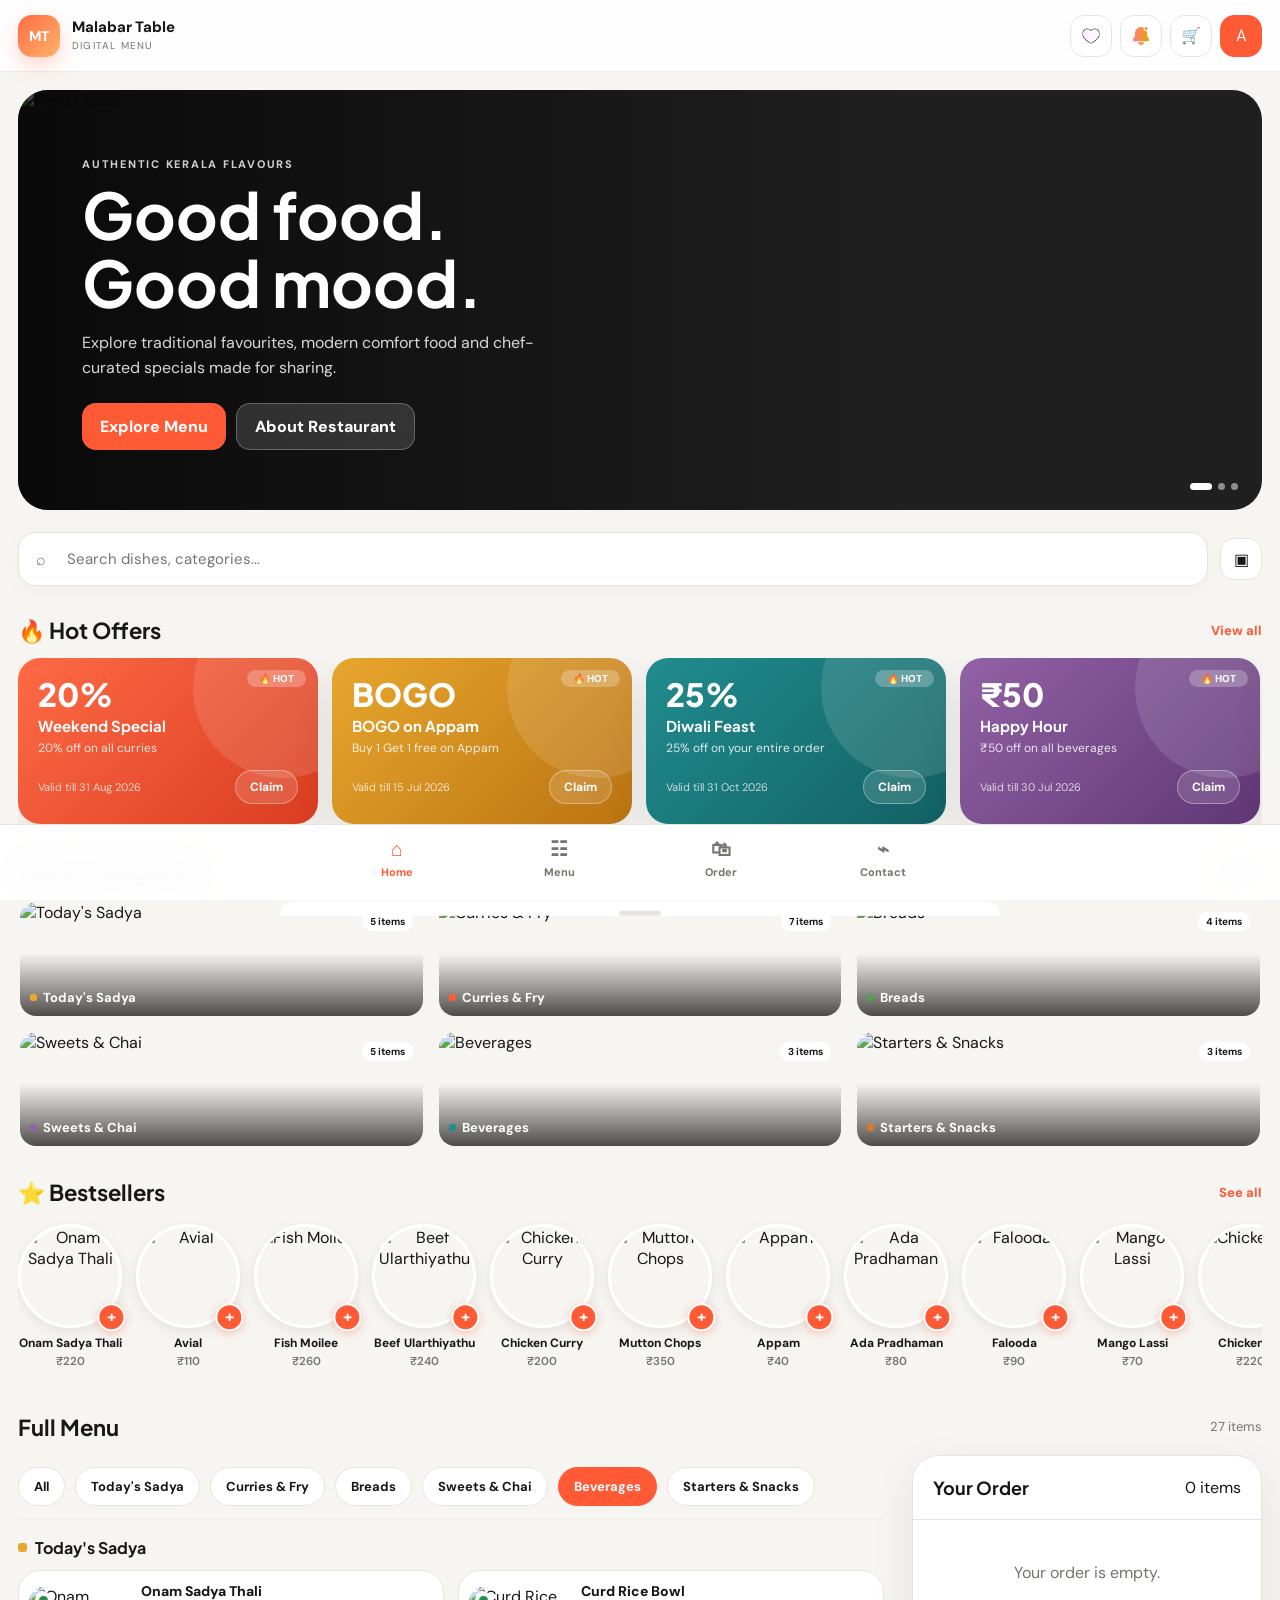
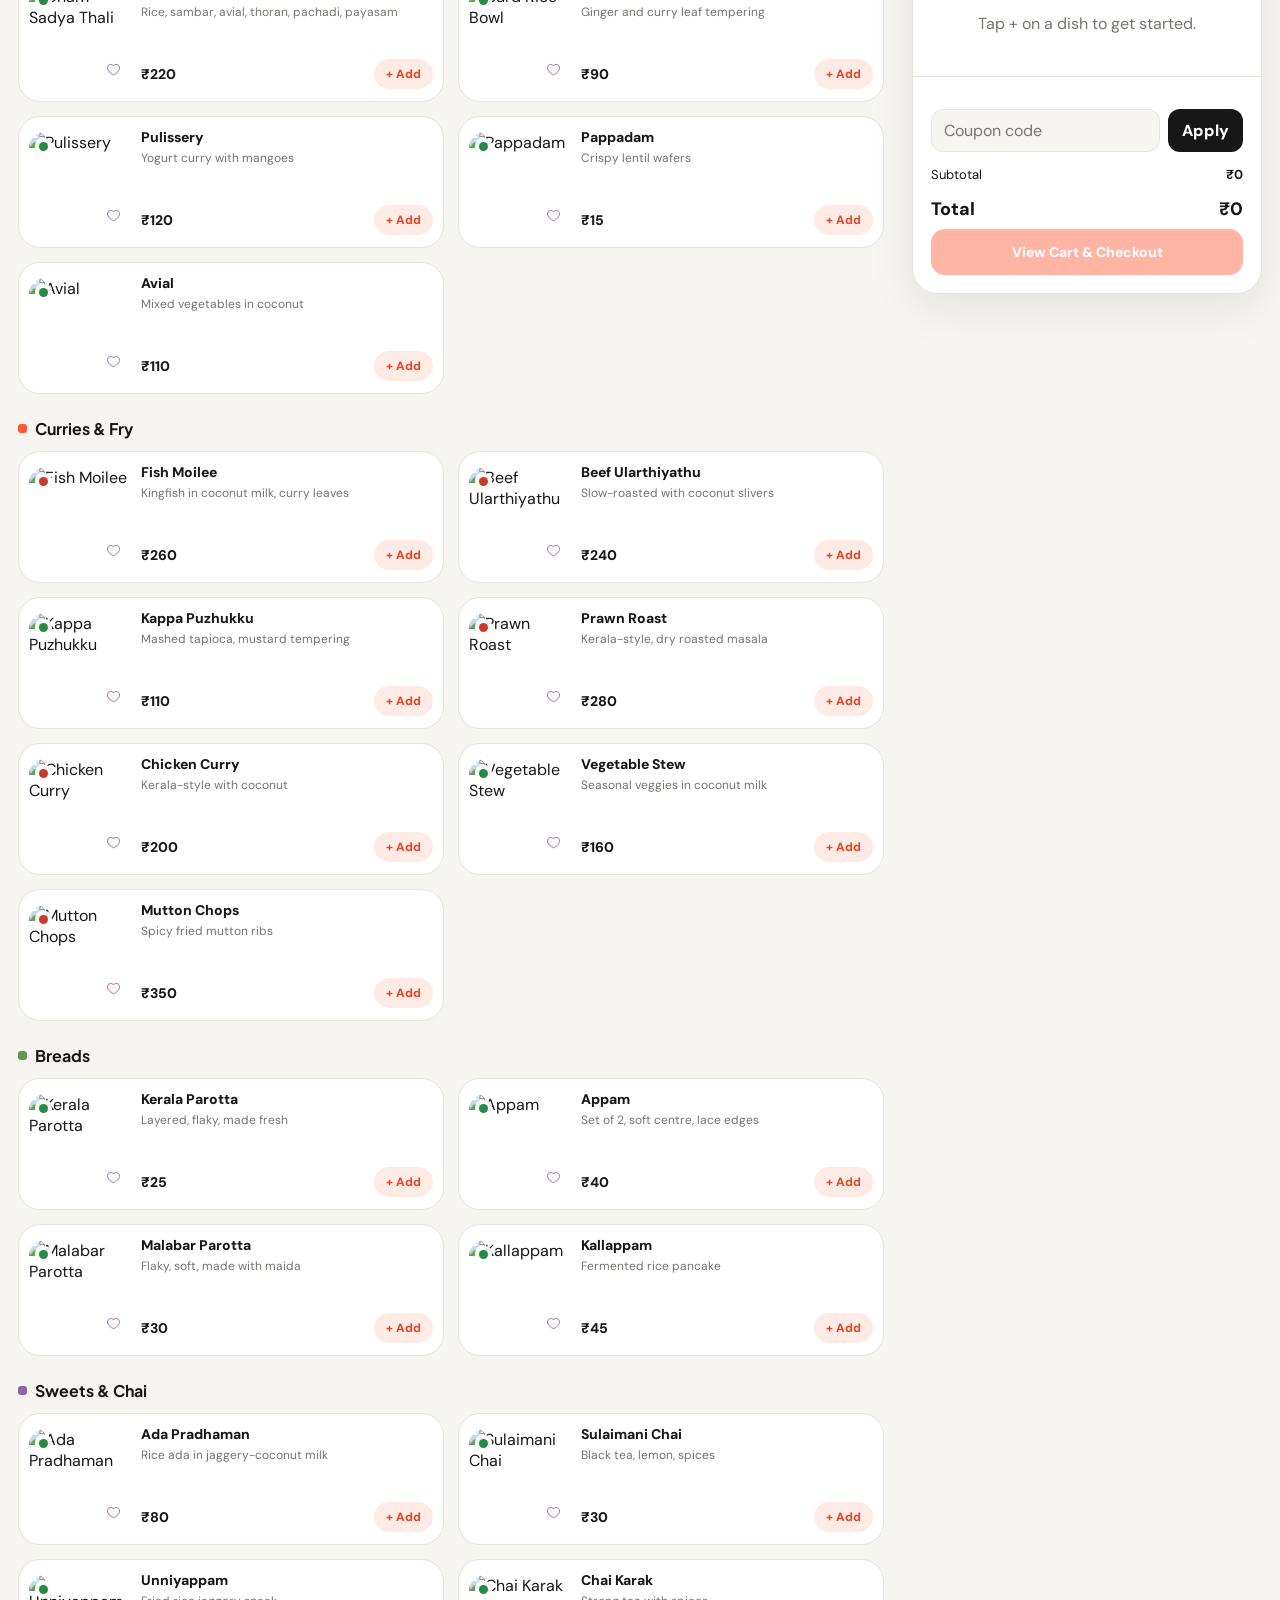
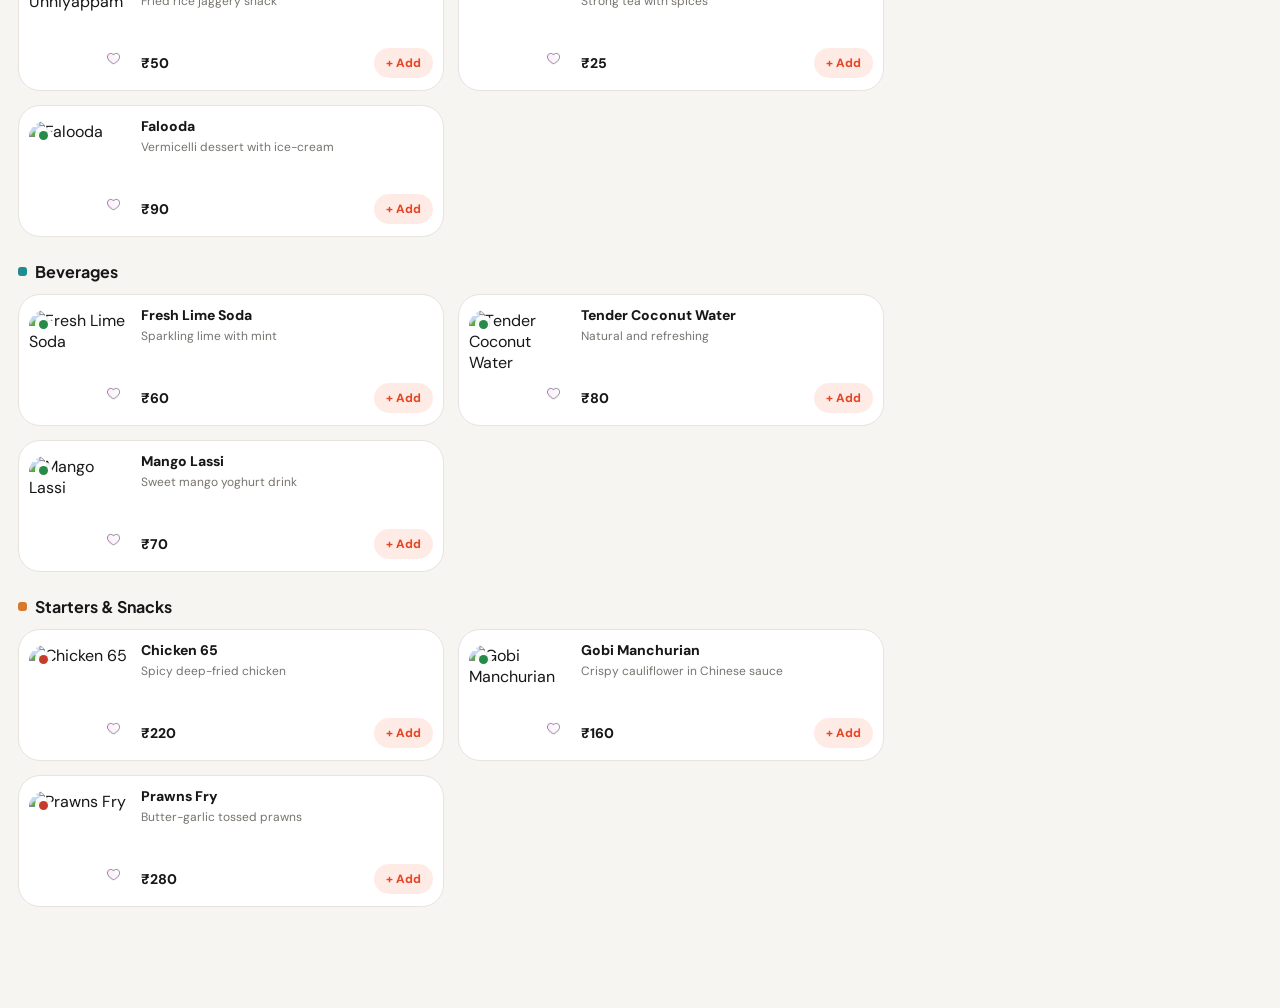
==== client_website_uat/index.html @ db1d0306 "Use image-based notification states Add empty and unread notification icons to the header notificati" ====
<!DOCTYPE html>
<html lang="en" data-theme="light">
<head>
  <meta charset="UTF-8">
  <meta name="viewport" content="width=device-width, initial-scale=1, viewport-fit=cover">
  <meta name="theme-color" content="#111111">
  <meta name="description" content="Malabar Table — Kerala digital menu. Order favourites, explore offers, and checkout via WhatsApp.">
  <title>Malabar Table - Modern Digital Menu</title>
  <link rel="preconnect" href="https://fonts.googleapis.com">
  <link rel="preconnect" href="https://fonts.gstatic.com" crossorigin>
  <link href="https://fonts.googleapis.com/css2?family=DM+Sans:wght@400;500;600;700&family=Plus+Jakarta+Sans:wght@600;700;800&display=swap" rel="stylesheet">
  <link rel="stylesheet" href="css/frcdm.css">

  <link rel="icon" href="assets/icons/favicon.svg" type="image/svg+xml">
  <link rel="apple-touch-icon" href="assets/icons/favicon.svg">
  <link rel="manifest" href="manifest.json">

</head>
<body>
  <div class="app">
    <header class="topbar">
      <div class="brand" onclick="openSheet('restaurant')">
        <div class="logo">MT</div>
        <div>
          <div class="brand-name" id="brandName">Malabar Table</div>
          <div class="brand-sub" id="brandSub">Digital Menu</div>
        </div>
      </div>
      <div class="actions">

        <!-- <button type="button" class="icon-btn hide-mobile" onclick="toggleLang()" aria-label="Language">🌍</button> -->

        <button type="button" class="icon-btn" id="favIcon" onclick="openSheet('favourites')" aria-label="Favourites">
          <img src="assets/icons/empty-favorite-icon.png" class="fav-icon fav-icon-header" alt="Favourites" width="20" height="20">
        </button>

        <button type="button" class="icon-btn hide-mobile" id="notifIcon" onclick="openSheet('notifications')" aria-label="Notifications">
          <img src="assets/icons/empty-notification-icon.png" class="notification-icon notification-icon-header" alt="Notifications" width="20" height="20">
        </button>
        <button type="button" class="icon-btn" onclick="openSheet('cart')" aria-label="Cart">🛒<span class="badge hidden" id="topBadge">0</span></button>
        <button type="button" class="icon-btn profile" onclick="openSheet('profile')" aria-label="Profile">A</button>
        
      </div>
    </header>

    <main class="content">
      <section class="hero" id="hero" aria-label="Featured dishes">
        <div class="hero-slide active">
          <img src="https://picsum.photos/seed/kerala-feast/1400/700" alt="Kerala feast">
          <div class="hero-copy">
            <div class="eyebrow">Authentic Kerala flavours</div>
            <h1>Good food.<br>Good mood.</h1>
            <p>Explore traditional favourites, modern comfort food and chef-curated specials made for sharing.</p>
            <div class="hero-actions">
              <button type="button" class="btn btn-primary" onclick="goToMenu()">Explore Menu</button>
              <button type="button" class="btn btn-ghost" onclick="openSheet('restaurant')">About Restaurant</button>
            </div>
          </div>
        </div>
        <div class="hero-slide">
          <img src="https://picsum.photos/seed/seafood-feast/1400/700" alt="Seafood feast">
          <div class="hero-copy">
            <div class="eyebrow">Fresh from the coast</div>
            <h1>Flavours worth<br>coming back for.</h1>
            <p>From Karimeen to prawns, discover our most-loved coastal specials.</p>
            <div class="hero-actions">
              <button type="button" class="btn btn-primary" onclick="goToMenu()">Order Now</button>
            </div>
          </div>
        </div>
        <div class="hero-slide">
          <img src="https://picsum.photos/seed/palada-dessert/1400/700" alt="Traditional dessert">
          <div class="hero-copy">
            <div class="eyebrow">Sweet tooth</div>
            <h1>End your meal<br>on a sweet note.</h1>
            <p>Traditional desserts, chai and handcrafted favourites.</p>
            <div class="hero-actions">
              <button type="button" class="btn btn-primary" onclick="scrollToCat('sweets')">View Sweets</button>
            </div>
          </div>
        </div>
        <div class="hero-dots">
          <button type="button" class="active" aria-label="Slide 1" onclick="showSlide(0)"></button>
          <button type="button" aria-label="Slide 2" onclick="showSlide(1)"></button>
          <button type="button" aria-label="Slide 3" onclick="showSlide(2)"></button>
        </div>
      </section>

      <div class="search-row">
        <div class="search">
          <span class="search-icon" aria-hidden="true">⌕</span>
          <input id="searchInput" type="search" placeholder="Search dishes, categories..." oninput="handleSearch(event)" autocomplete="off">
          <button type="button" class="clear" id="clearSearch" onclick="clearSearch()" aria-label="Clear search">×</button>
        </div>
        <button type="button" class="icon-btn" onclick="openSheet('qr')" aria-label="Scan QR">▣</button>
      </div>

      <section class="section">
        <div class="section-head">
          <h2>🔥 Hot Offers</h2>
          <span class="see" onclick="openSheet('offers')">View all</span>
        </div>
        <div class="offer-row" id="offersCarousel"></div>
      </section>

      <section class="section">
        <div class="section-head">
          <h2>Menu Categories</h2>
          <span class="see" onclick="openSheet('menuall')">See all</span>
        </div>
        <div class="bento" id="bentoGrid"></div>
      </section>

      <section class="section">
        <div class="section-head">
          <h2>⭐ Bestsellers</h2>
          <span class="see" onclick="openSheet('bestsellers')">See all</span>
        </div>
        <div class="bestseller-row" id="bestRow"></div>
      </section>

      <section class="section" id="menuSection">
        <div class="section-head">
          <h2>Full Menu</h2>
          <small id="resultCount"></small>
        </div>
        <div class="menu-layout">
          <div class="menu-main">
            <div class="category-nav-wrap">
              <nav class="category-nav" id="categoryNav" aria-label="Menu categories"></nav>
            </div>
            <div id="categorySections"></div>
          </div>
          <aside class="side-cart" aria-label="Your order">
            <div class="cart-head">
              <h3>Your Order</h3>
              <span id="cartCountLabel">0 items</span>
            </div>
            <div class="cart-body" id="desktopCart"></div>
            <div class="summary">
              <div class="coupon">
                <input id="desktopCoupon" placeholder="Coupon code" aria-label="Coupon code">
                <button type="button" onclick="applyCouponFrom('desktopCoupon')">Apply</button>
              </div>
              <div class="summary-row"><span>Subtotal</span><strong id="desktopSubtotal">₹0</strong></div>
              <div class="summary-row" id="desktopDiscountRow" style="display:none"><span>Discount</span><strong id="desktopDiscount">-₹0</strong></div>
              <div class="summary-row total"><span>Total</span><span id="desktopTotal">₹0</span></div>
              <button type="button" class="cta" id="desktopCheckout" onclick="openSheet('cart')" disabled>View Cart &amp; Checkout</button>
            </div>
          </aside>
        </div>
      </section>
    </main>

    <nav class="bottom-nav" aria-label="Main navigation">
      <button type="button" class="nav-item active" onclick="setNav(this);goHome()"><span class="nav-icon">⌂</span>Home</button>
      <button type="button" class="nav-item" onclick="setNav(this);goToMenu()"><span class="nav-icon">☷</span>Menu</button>
      <button type="button" class="nav-item" onclick="setNav(this);openSheet('cart')"><span class="nav-icon">🛍</span>Order<span class="badge hidden" id="tabBadge">0</span></button>
      <button type="button" class="nav-item" onclick="setNav(this);openSheet('contact')"><span class="nav-icon">⌁</span>Contact</button>
    </nav>
  </div>

  <div id="menuAnchor"></div>

  <div class="overlay" id="overlay" onclick="closeSheet()"></div>
  <div class="sheet" id="sheet" role="dialog" aria-modal="true">
    <div class="handle"></div>
    <div id="sheetContent" style="display:flex;flex-direction:column;height:100%;min-height:0;">

      <div id="cartView" style="display:none;">
        <div class="sheet-head"><h2>Your Order</h2><button type="button" class="close" onclick="closeSheet()">×</button></div>
        <div class="sheet-body" id="sheetCartLines"></div>
        <div class="sheet-foot">
          <div class="summary-row"><span>Subtotal</span><strong id="sheetSubtotal">₹0</strong></div>
          <div class="summary-row" id="sheetDiscountRow" style="display:none"><span>Discount</span><strong id="sheetDiscount">-₹0</strong></div>
          <div class="summary-row total"><span>Total</span><span id="sheetTotal">₹0</span></div>
          <button type="button" class="cta" id="checkoutBtn" onclick="showCheckout()" disabled>Continue to Checkout</button>
        </div>
      </div>

      <div id="checkoutView" style="display:none;">
        <div class="sheet-head"><h2>Checkout</h2><button type="button" class="close" onclick="openSheet('cart')">‹</button></div>
        <div class="sheet-body">
          <div class="fulfil-toggle">
            <button type="button" class="fulfil-opt active" id="optDelivery" onclick="setFulfil('delivery')">🛵 Delivery</button>
            <button type="button" class="fulfil-opt" id="optPickup" onclick="setFulfil('pickup')">🏪 Pickup</button>
          </div>
          <div class="form-field"><label for="custName">Your Name</label><input id="custName" placeholder="Enter your name"></div>
          <div class="form-field"><label for="custPhone">Phone</label><input id="custPhone" placeholder="98470 12345"></div>
          <div class="form-field" id="addressField"><label for="custAddress">Delivery Address</label><textarea id="custAddress" placeholder="House, street, landmark"></textarea></div>
          <div class="form-field" id="pickupTimeField" style="display:none">
            <label for="pickupTime">Pickup time</label>
            <div class="custom-select" data-custom-select="pickupTime">
              <input type="hidden" id="pickupTime" value="">
              <button type="button" class="custom-select-trigger" id="pickupTimeTrigger" onclick="toggleCustomSelect('pickupTime')" aria-expanded="false" aria-controls="pickupTimeMenu">
                <span id="pickupTimeLabel">Select a pickup time</span><span class="select-chevron" aria-hidden="true">⌄</span>
              </button>
              <div class="custom-select-menu" id="pickupTimeMenu" role="listbox">
                <button type="button" role="option" onclick="selectCustomOption('pickupTime', '15–30 min')">15–30 min</button>
                <button type="button" role="option" onclick="selectCustomOption('pickupTime', '30–45 min')">30–45 min</button>
                <button type="button" role="option" onclick="selectCustomOption('pickupTime', '45–60 min')">45–60 min</button>
              </div>
            </div>
          </div>
          <div class="form-field">
            <label for="couponInput">Coupon Code</label>
            <div class="coupon">
              <input id="couponInput" placeholder="Enter coupon">
              <button type="button" onclick="applyCouponFrom('couponInput')">Apply</button>
            </div>
            <div class="coupon-msg" id="couponMessage"></div>
          </div>
        </div>
        <div class="sheet-foot">
          <div class="summary-row"><span>Subtotal</span><span id="checkSubtotal">₹0</span></div>
          <div class="summary-row" id="checkDiscountRow" style="display:none"><span>Discount</span><span id="checkDiscountVal">-₹0</span></div>
          <div class="summary-row total"><span>Total</span><span id="checkoutTotal">₹0</span></div>
          <button type="button" class="cta" onclick="placeOrder()">Place Order</button>
        </div>
      </div>

      <div id="confirmView" style="display:none;">
        <div class="sheet-head"><span></span><button type="button" class="close" onclick="closeSheet()">×</button></div>
        <div class="sheet-body confirm-box">
          <div class="confirm-icon">✓</div>
          <h2>Order sent!</h2>
          <p>Confirm on WhatsApp so we can start cooking.</p>
          <div class="order-chip" id="orderNo">ORD-2607-0001</div>
          <a class="wa-cta" id="waLink" href="#" target="_blank" rel="noopener">Confirm on WhatsApp</a>
          <button type="button" class="cta" style="margin-top:12px;background:var(--success)" onclick="showTracking()">Track Order</button>
        </div>
      </div>

      <div id="trackView" style="display:none;">
        <div class="sheet-head"><h2>Order #<span id="trackOrderId">1234</span></h2><button type="button" class="close" onclick="closeSheet()">×</button></div>
        <div class="sheet-body">
          <div style="background:var(--surface-2);border-radius:16px;padding:20px;text-align:center;border:1px solid var(--line)">
            <div style="font-size:40px">⏳</div>
            <h3>Preparing your order</h3>
            <p style="color:var(--muted);font-size:14px">Estimated: 25–30 min</p>
            <div class="progress-steps">
              <div class="step done"><div class="circle">✓</div><span>Received</span></div>
              <div class="step active"><div class="circle">2</div><span>Preparing</span></div>
              <div class="step"><div class="circle">3</div><span>Ready</span></div>
              <div class="step"><div class="circle">4</div><span>Delivered</span></div>
            </div>
            <button type="button" class="cta" style="background:#25D366;margin-top:8px" onclick="showToast('Opening WhatsApp')">Track on WhatsApp</button>
            <button type="button" class="btn-outline" style="width:100%;margin-top:10px;color:var(--accent);border-color:var(--accent)" onclick="cancelOrder()">Cancel Order</button>
          </div>
          <div style="margin-top:16px;padding:14px;border:1px solid var(--line);border-radius:16px" id="trackSummary"></div>
        </div>
      </div>

      <div id="detailView" style="display:none;">
        <div class="sheet-head">
          <h2 id="detailTitle">Dish Details</h2>
          <button type="button" class="close" onclick="closeSheet()">×</button>
        </div>
        <div class="sheet-body">
          <div class="detail-img">
            <img id="detailImg" src="" alt="">
            <button type="button" class="favourite-toggle detail-fav" id="detailFavBtn" onclick="toggleFavourite(currentDetailItem?.id)" aria-label="Add to favourites">
              <img src="assets/icons/empty-favorite-icon.png" class="fav-icon fav-icon-toggle" alt="Add to favourites" width="20" height="20">
            </button>
          </div>
          <div class="detail-title" id="detailName"></div>
          <div class="detail-desc" id="detailDesc"></div>
          <div class="detail-price" id="detailPrice">₹0</div>
          <div class="variant-group">
            <span class="label">Size</span>
            <div class="variant-pills" id="variantPills">
              <span class="variant-pill active">Small</span>
              <span class="variant-pill">Medium</span>
              <span class="variant-pill">Large</span>
            </div>
          </div>
          <div class="variant-group">
            <span class="label">Add-ons</span>
            <label class="addon-item"><input type="checkbox"> Extra cheese (+₹30)</label>
            <label class="addon-item"><input type="checkbox"> Spicy level (+₹10)</label>
          </div>
          <div class="detail-actions">
            <div class="qty-inline">
              <button type="button" onclick="changeDetailQty(-1)">−</button>
              <span id="detailQty">1</span>
              <button type="button" onclick="changeDetailQty(1)">+</button>
            </div>
            <button type="button" class="cta" style="width:auto;padding:10px 24px" onclick="addDetailToCart()">Add to Cart</button>
          </div>
          <section class="reviews-section" id="productReviews" aria-label="Customer reviews"></section>
          <button type="button" class="btn-outline write-review-btn" onclick="openWriteReview()">✍️ Write a Review</button>
        </div>
      </div>

      <div id="favouritesView" style="display:none;">
        <div class="sheet-head"><h2>Favourites</h2><button type="button" class="close" onclick="closeSheet()">×</button></div>
        <div class="sheet-body" id="favList"></div>
      </div>

      <div id="notificationsView" style="display:none;">
        <div class="sheet-head"><h2>Notifications</h2><button type="button" class="close" onclick="closeSheet()">×</button></div>
        <div class="sheet-body" id="notifList"></div>
      </div>

      <div id="profileView" style="display:none;">
        <div class="sheet-head"><h2>My Profile</h2><button type="button" class="close" onclick="closeSheet()">×</button></div>
        <div class="sheet-body">
          <div class="profile-card">
            <div class="avatar">A</div>
            <div>
              <strong>Anjali Nair</strong>
              <div style="color:var(--muted);font-size:12px">anjali@email.com</div>
              <div style="margin-top:4px"><span class="tier-badge">Gold</span> <span style="font-size:12px;color:var(--muted)">240 pts</span></div>
            </div>
          </div>
          <div class="menu-row" onclick="openSheet('orders')"><div class="row-icon">📦</div><div class="row-main"><div class="row-title">My Orders</div><div class="row-sub">View previous orders</div></div><span>›</span></div>
          <div class="menu-row" onclick="openSheet('favourites')"><div class="row-icon"><img src="assets/icons/empty-favorite-icon.png" class="fav-icon fav-icon-row" alt="" width="18" height="18"></div><div class="row-main"><div class="row-title">Favourites</div><div class="row-sub">Saved dishes</div></div><span>›</span></div>
          <div class="menu-row" onclick="openSheet('addresses')"><div class="row-icon">📍</div><div class="row-main"><div class="row-title">Addresses</div><div class="row-sub">Delivery locations</div></div><span>›</span></div>
          <div class="menu-row" onclick="openSheet('payments')"><div class="row-icon">💳</div><div class="row-main"><div class="row-title">Payment Methods</div><div class="row-sub">Cards &amp; UPI</div></div><span>›</span></div>
          <div class="menu-row" onclick="openSheet('settings')"><div class="row-icon">⚙</div><div class="row-main"><div class="row-title">Settings</div><div class="row-sub">Theme and language</div></div><span>›</span></div>
          <div class="menu-row" onclick="openSheet('tableBooking')"><div class="row-icon">🪑</div><div class="row-main"><div class="row-title">Book a Table</div><div class="row-sub">Reserve your seat</div></div><span>›</span></div>
          <div class="menu-row" onclick="openSheet('contact')"><div class="row-icon">☎</div><div class="row-main"><div class="row-title">Contact</div><div class="row-sub">Call or message us</div></div><span>›</span></div>
          <div class="menu-row" style="color:var(--accent)" onclick="logoutProfile()"><div class="row-icon" style="color:var(--accent)">🚪</div><div class="row-main"><div class="row-title">Logout</div><div class="row-sub">Sign out of your profile</div></div><span>›</span></div>
        </div>
      </div>

      <div id="contactView" style="display:none;">
        <div class="sheet-head"><h2>Contact Us</h2><button type="button" class="close" onclick="closeSheet()">×</button></div>
        <div class="sheet-body">
          <div class="menu-row"><div class="row-icon">📞</div><div class="row-main"><div class="row-title">+91 98470 12345</div><div class="row-sub">Call restaurant</div></div></div>
          <div class="menu-row"><div class="row-icon">💬</div><div class="row-main"><div class="row-title">WhatsApp</div><div class="row-sub">Chat for quick support</div></div></div>
          <div class="menu-row"><div class="row-icon">📍</div><div class="row-main"><div class="row-title">123, Main Street, Kochi</div><div class="row-sub">Mon–Sat 10am–10pm · Sun 12pm–8pm</div></div></div>
          <div class="map-placeholder" onclick="showToast('Opening Google Maps')" role="button" tabindex="0">🗺️ Open in Google Maps</div>
          <div class="contact-form">
            <div class="form-field"><label for="contactName">Your name</label><input id="contactName" placeholder="Your name"></div>
            <div class="form-field"><label for="contactMessage">Message</label><textarea id="contactMessage" placeholder="Write your enquiry..."></textarea></div>
            <button type="button" class="cta" style="background:var(--success)" onclick="sendContactMessage()">Send Message</button>
          </div>
        </div>
      </div>

      <div id="qrView" style="display:none;">
        <div class="sheet-head"><h2>Scan &amp; Order</h2><button type="button" class="close" onclick="closeSheet()">×</button></div>
        <div class="sheet-body qr-landing">
          <div class="qr-icon">📱</div>
          <h2>Malabar Table</h2>
          <p>Table A-12 · Scan successful</p>
          <button type="button" class="cta" style="max-width:220px;margin:0 auto" onclick="closeSheet();goHome()">View Menu</button>
          <button type="button" class="cta" style="max-width:220px;margin:12px auto 0;background:var(--success)" onclick="openSheet('tableBooking')">Book a Table</button>
        </div>
      </div>

      <div id="ordersView" style="display:none;">
        <div class="sheet-head"><h2>My Orders</h2><button type="button" class="close" onclick="closeSheet()">×</button></div>
        <div class="sheet-body" id="ordersList"></div>
      </div>

      <div id="addressesView" style="display:none;">
        <div class="sheet-head"><h2>Addresses</h2><button type="button" class="close" onclick="closeSheet()">×</button></div>
        <div class="sheet-body" id="addressesList"></div>
      </div>

      <div id="paymentsView" style="display:none;">
        <div class="sheet-head"><h2>Payment Methods</h2><button type="button" class="close" onclick="closeSheet()">×</button></div>
        <div class="sheet-body" id="paymentsList"></div>
      </div>

      <div id="settingsView" style="display:none;">
        <div class="sheet-head"><h2>Settings</h2><button type="button" class="close" onclick="closeSheet()">×</button></div>
        <div class="sheet-body">
          <div class="menu-row" onclick="toggleDarkMode()">
            <div class="row-icon">🌙</div><div class="row-main"><div class="row-title">Dark mode</div></div>
            <div class="toggle-switch" id="darkToggle"></div>
          </div>
          <div class="menu-row">
            <div class="row-icon">🌐</div><div class="row-main"><div class="row-title">Language</div></div>
            <div class="custom-select compact" data-custom-select="langSelect">
              <input type="hidden" id="langSelect" value="en">
              <button type="button" class="custom-select-trigger" id="langSelectTrigger" onclick="toggleCustomSelect('langSelect')" aria-expanded="false" aria-controls="langSelectMenu">
                <span id="langSelectLabel">English</span><span class="select-chevron" aria-hidden="true">⌄</span>
              </button>
              <div class="custom-select-menu" id="langSelectMenu" role="listbox">
                <button type="button" role="option" onclick="selectCustomOption('langSelect', 'en', 'English')">English</button>
                <button type="button" role="option" onclick="selectCustomOption('langSelect', 'ml', 'മലയാളം')">മലയാളം</button>
              </div>
            </div>
          </div>
        </div>
      </div>

      <div id="restaurantView" style="display:none;">
        <div class="sheet-head"><h2>About Malabar Table</h2><button type="button" class="close" onclick="closeSheet()">×</button></div>
        <div class="sheet-body">
          <div class="showcase-cover">
            <img src="https://picsum.photos/seed/restaurant-cover/900/600" alt="Restaurant">
            <span class="badge-top">⭐ 4.8 (1.2k reviews)</span>
          </div>
          <h2 class="detail-title">Malabar Table</h2>
          <p class="detail-desc">Kerala Cuisine · Seafood · Traditional</p>
          <div class="showcase-rating"><span class="stars">★★★★★</span> 4.8 · 1,234 reviews</div>
          <p class="detail-desc"><strong>Our story</strong><br>Serving authentic Kerala flavours since 2015. From traditional sadya to coastal seafood, every dish is prepared with local spices and fresh ingredients.</p>
          <div class="showcase-highlights">
            <span class="chip">🍽️ Dine-in</span><span class="chip">🛵 Takeaway</span><span class="chip">📶 Free WiFi</span><span class="chip">🌿 Outdoor seating</span><span class="chip">♿ Wheelchair access</span>
          </div>
          <div class="showcase-details">
            <div class="row"><i>📞</i><span>+91 98470 12345</span></div>
            <div class="row"><i>📍</i><span>123, Main Street, Kochi, Kerala 682001</span></div>
            <div class="row"><i>🕐</i><span>Mon–Sat: 10am – 10pm · Sun: 12pm – 8pm</span></div>
            <div class="row"><i>🌐</i><span>www.malabartable.com</span></div>
          </div>
          <div class="showcase-actions">
            <button type="button" class="btn-outline" onclick="showToast('Calling restaurant')">📞 Call</button>
            <button type="button" class="btn-outline" onclick="showToast('Opening maps')">🗺️ Directions</button>
            <button type="button" class="btn btn-primary" onclick="showToast('Link copied')">📤 Share</button>
          </div>
        </div>
      </div>

      <div id="bestsellersView" style="display:none;">
        <div class="sheet-head"><h2>All Bestsellers</h2><button type="button" class="close" onclick="closeSheet()">×</button></div>
        <div class="sheet-body"><div class="bestseller-grid" id="bestsellerGrid"></div></div>
      </div>

      <div id="menuAllView" style="display:none;">
        <div class="sheet-head"><h2>Full Menu</h2><button type="button" class="close" onclick="closeSheet()">×</button></div>
        <div class="sheet-body" id="menuAllList"></div>
      </div>

      <div id="offersView" style="display:none;">
        <div class="sheet-head"><h2>All Offers</h2><button type="button" class="close" onclick="closeSheet()">×</button></div>
        <div class="sheet-body"><div class="offers-grid" id="offersAllGrid"></div></div>
      </div>

      <div id="tableBookingView" style="display:none;">
        <div class="sheet-head"><h2>Book a Table</h2><button type="button" class="close" onclick="closeSheet()">×</button></div>
        <div class="sheet-body">
          <div class="booking-summary hidden" id="bookingDetails" aria-live="polite"></div>
          <div class="booking-date-time">
            <div class="form-field"><label for="bookingDate">Date</label><input type="date" id="bookingDate"></div>
            <div class="form-field"><label for="bookingTime">Time</label><input type="time" id="bookingTime" value="19:30" min="10:00" max="22:00" step="900"></div>
          </div>
          <div class="form-field">
            <label for="bookingPeople">Guests</label>
            <div class="custom-select" data-custom-select="bookingPeople">
              <input type="hidden" id="bookingPeople" value="2">
              <button type="button" class="custom-select-trigger" id="bookingPeopleTrigger" onclick="toggleCustomSelect('bookingPeople')" aria-expanded="false" aria-controls="bookingPeopleMenu">
                <span id="bookingPeopleLabel">2</span><span class="select-chevron" aria-hidden="true">⌄</span>
              </button>
              <div class="custom-select-menu option-grid" id="bookingPeopleMenu" role="listbox">
                <button type="button" role="option" onclick="selectCustomOption('bookingPeople', '2')">2</button>
                <button type="button" role="option" onclick="selectCustomOption('bookingPeople', '4')">4</button>
                <button type="button" role="option" onclick="selectCustomOption('bookingPeople', '6')">6</button>
                <button type="button" role="option" onclick="selectCustomOption('bookingPeople', '8')">8</button>
              </div>
            </div>
          </div>
          <div class="form-field">
            <label>Select Table</label>
            <div class="table-legend" aria-label="Table availability legend">
              <span class="available">Available</span><span class="occupied">Occupied</span><span class="reserved">Reserved</span>
            </div>
            <div class="table-grid" id="tableSelectGrid"></div>
          </div>
          <div class="form-field"><label for="bookingRequests">Special Requests</label><textarea id="bookingRequests" placeholder="Any special occasion?"></textarea></div>
          <button type="button" class="cta" onclick="bookTable()">Hold Table for 5 Minutes</button>
        </div>
      </div>

      <div id="writeReviewView" style="display:none;">
        <div class="sheet-head"><h2>Write a Review</h2><button type="button" class="close" onclick="closeSheet()">×</button></div>
        <div class="sheet-body">
          <div class="form-field">
            <label>Rating</label>
            <div class="star-rating" id="reviewStars">
              <span class="star" data-val="1" onclick="rateReview(1)">★</span>
              <span class="star" data-val="2" onclick="rateReview(2)">★</span>
              <span class="star" data-val="3" onclick="rateReview(3)">★</span>
              <span class="star" data-val="4" onclick="rateReview(4)">★</span>
              <span class="star" data-val="5" onclick="rateReview(5)">★</span>
            </div>
          </div>
          <div class="form-field"><label for="reviewText">Review</label><textarea id="reviewText" placeholder="Share your experience"></textarea></div>
          <button type="button" class="cta" onclick="submitReview()">Submit Review</button>
        </div>
      </div>

    </div>
  </div>

  <div class="toast" id="toast" role="status" aria-live="polite"></div>
  <script src="js/frcdm.js"></script>
</body>
</html>
---- client_website_uat/css/frcdm.css ----
:root {
  --accent: #ff5a36;
  --accent-2: #e74625;
  --ink: #171717;
  --muted: #77736e;
  --bg: #f6f5f2;
  --surface: #fff;
  --surface-2: #f0efeb;
  --line: #e7e4de;
  --success: #2e8b57;
  --warning: #e0a21a;
  --shadow: 0 16px 45px rgba(24, 20, 16, 0.08);
  --radius: 24px;
  --header: 72px;
  --cat-nav: 64px;
  --menu-scroll-offset: calc(var(--header) + var(--cat-nav) + 14px);
  --nav: 76px;
  --wrap: 1244px;
}
[data-theme="dark"] {
  --ink: #f7f5f2;
  --muted: #aaa39b;
  --bg: #11110f;
  --surface: #1c1b18;
  --surface-2: #292722;
  --line: #38342f;
  --shadow: 0 18px 45px rgba(0, 0, 0, 0.35);
  color-scheme: dark;
}
*, *::before, *::after { box-sizing: border-box; }
html { scroll-behavior: smooth; }
body {
  margin: 0;
  background: var(--bg);
  color: var(--ink);
  font-family: "DM Sans", sans-serif;
  padding-bottom: calc(var(--nav) + env(safe-area-inset-bottom));
  transition: background 0.25s, color 0.25s;
  -webkit-font-smoothing: antialiased;
}
body.no-scroll { overflow: hidden; }
button, input, select, textarea { font: inherit; }
button { cursor: pointer; }
h1, h2, h3, .heading { font-family: "Plus Jakarta Sans", sans-serif; margin: 0; }
button:focus-visible, input:focus-visible, select:focus-visible, textarea:focus-visible {
  outline: 3px solid rgba(255, 90, 54, 0.3);
  outline-offset: 2px;
}
.hidden { display: none !important; }

.app { max-width: 1280px; margin: 0 auto; }

/* Top bar */
.topbar {
  height: var(--header);
  position: sticky;
  top: 0;
  z-index: 40;
  display: flex;
  align-items: center;
  justify-content: space-between;
  padding: 12px 18px;
  background: color-mix(in srgb, var(--surface) 90%, transparent);
  backdrop-filter: blur(18px);
  border-bottom: 1px solid color-mix(in srgb, var(--line) 70%, transparent);
}
.brand { display: flex; align-items: center; gap: 12px; cursor: pointer; }
.logo {
  width: 42px; height: 42px; border-radius: 14px;
  background: linear-gradient(135deg, #ff6b45, #ffb36a);
  display: grid; place-items: center; color: #fff; font-weight: 800;
  box-shadow: 0 8px 20px rgba(255, 90, 54, 0.25); font-size: 14px;
}
.brand-name { font-weight: 800; font-size: 15px; line-height: 1.1; }
.brand-sub { font-size: 10px; color: var(--muted); letter-spacing: 0.12em; text-transform: uppercase; margin-top: 3px; }
.actions { display: flex; gap: 8px; align-items: center; }
.icon-btn {
  width: 42px; height: 42px; border: 1px solid var(--line); border-radius: 14px;
  background: var(--surface); color: var(--ink); display: grid; place-items: center;
  position: relative; font-size: 16px; transition: background 0.2s;
}
.icon-btn:hover { background: var(--surface-2); }
.icon-btn.profile { background: var(--accent); color: #fff; border-color: var(--accent); }
.badge {
  position: absolute; right: -4px; top: -5px; background: var(--accent); color: #fff;
  border: 2px solid var(--surface); border-radius: 999px; min-width: 19px; height: 19px;
  padding: 0 5px; font-size: 10px; display: grid; place-items: center; font-weight: 800;
}
.dot {
  position: absolute; top: 8px; right: 9px; width: 7px; height: 7px;
  border-radius: 50%; background: var(--accent); border: 1.5px solid var(--surface);
}

.content { padding: 0 18px; max-width: 1280px; margin: 0 auto; }

/* Hero */
.hero {
  margin: 18px auto 0; max-width: var(--wrap); height: clamp(280px, 42vw, 420px);
  border-radius: 30px; overflow: hidden; position: relative; background: #222;
}
.hero-slide { display: none; position: absolute; inset: 0; }
.hero-slide.active { display: block; }
.hero-slide img { width: 100%; height: 100%; object-fit: cover; display: block; }
.hero::after {
  content: ""; position: absolute; inset: 0;
  background: linear-gradient(90deg, rgba(0, 0, 0, 0.72), rgba(0, 0, 0, 0.08) 72%);
  pointer-events: none;
}
.hero-copy {
  position: absolute; z-index: 2; left: clamp(22px, 5vw, 72px);
  bottom: clamp(26px, 5vw, 60px); max-width: 580px; color: #fff;
}
.eyebrow { font-size: 11px; letter-spacing: 0.16em; text-transform: uppercase; font-weight: 800; opacity: 0.8; }
.hero h1 { font-size: clamp(30px, 5vw, 64px); line-height: 1.05; margin: 10px 0 14px; }
.hero p { max-width: 480px; line-height: 1.6; opacity: 0.84; margin: 0 0 22px; }
.hero-actions { display: flex; gap: 10px; flex-wrap: wrap; }
.btn { border: 0; border-radius: 14px; padding: 12px 18px; font-weight: 800; transition: 0.2s; }
.btn-primary { background: var(--accent); color: #fff; }
.btn-primary:hover { background: var(--accent-2); transform: translateY(-1px); }
.btn-ghost { background: rgba(255, 255, 255, 0.14); color: #fff; border: 1px solid rgba(255, 255, 255, 0.25); backdrop-filter: blur(10px); }
.hero-dots { position: absolute; z-index: 3; bottom: 20px; right: 24px; display: flex; gap: 6px; }
.hero-dots button { width: 7px; height: 7px; border: 0; border-radius: 99px; background: rgba(255, 255, 255, 0.5); padding: 0; cursor: pointer; }
.hero-dots button.active { width: 22px; background: #fff; }

/* Search */
.search-row { display: flex; gap: 12px; align-items: center; margin: 22px auto 0; max-width: var(--wrap); }
.search { flex: 1; position: relative; min-width: 0; }
.search input {
  width: 100%; height: 54px; border: 1px solid var(--line); background: var(--surface);
  border-radius: 18px; padding: 0 48px; color: var(--ink); font-size: 15px;
  box-shadow: 0 5px 20px rgba(0, 0, 0, 0.03);
}
.search-icon { position: absolute; left: 18px; top: 50%; transform: translateY(-50%); color: var(--muted); }
.clear {
  position: absolute; right: 12px; top: 50%; transform: translateY(-50%);
  border: 0; background: transparent; color: var(--muted); font-size: 20px; display: none;
}

/* Sections */
.section { max-width: var(--wrap); margin: 30px auto 0; }
.section-head { display: flex; justify-content: space-between; align-items: center; margin-bottom: 14px; gap: 12px; }
.section-head h2 { font-size: 22px; }
.section-head small { color: var(--muted); font-size: 13px; }
.see { color: var(--accent); font-weight: 800; font-size: 13px; cursor: pointer; white-space: nowrap; }

/* Offers */
.offer-row {
  display: flex; gap: 14px; overflow-x: auto; scrollbar-width: none; padding-bottom: 4px;
  -webkit-overflow-scrolling: touch; overscroll-behavior-x: contain; touch-action: pan-x; scroll-snap-type: x proximity;
}
.offer-row::-webkit-scrollbar { display: none; }
.offer {
  flex: 0 0 300px; min-height: 150px; border-radius: 22px; padding: 20px; color: #fff;
  position: relative; overflow: hidden; box-shadow: var(--shadow); scroll-snap-align: start;
}
.offer::after {
  content: ""; position: absolute; width: 180px; height: 180px; border-radius: 50%;
  right: -55px; top: -60px; background: rgba(255, 255, 255, 0.12);
}
.offer .hot-badge {
  position: absolute; top: 12px; right: 12px; background: rgba(255, 255, 255, 0.25);
  backdrop-filter: blur(4px); padding: 2px 12px; border-radius: 30px;
  font-size: 10px; font-weight: 800; text-transform: uppercase;
}
.offer .discount { font-size: 32px; font-family: "Plus Jakarta Sans"; font-weight: 800; line-height: 1; }
.offer h3 { font-size: 15px; margin-top: 6px; }
.offer p { font-size: 12px; opacity: 0.85; margin: 5px 0 0; }
.offer-foot { display: flex; align-items: center; justify-content: space-between; margin-top: 14px; gap: 8px; }
.offer-foot .valid { font-size: 11px; opacity: 0.75; }
.offer button {
  border: 1px solid rgba(255, 255, 255, 0.35); background: rgba(255, 255, 255, 0.14);
  color: #fff; border-radius: 999px; padding: 8px 14px; font-size: 12px; font-weight: 800; white-space: nowrap;
}
.offer:nth-child(5n+1) { background: linear-gradient(135deg, #ff6a45, #d83d20); }
.offer:nth-child(5n+2) { background: linear-gradient(135deg, #e8a72e, #bb7311); }
.offer:nth-child(5n+3) { background: linear-gradient(135deg, #218c8e, #126164); }
.offer:nth-child(5n+4) { background: linear-gradient(135deg, #9162a5, #603675); }
.offer:nth-child(5n+5) { background: linear-gradient(135deg, #679b56, #376d2d); }
.offers-grid { display: grid; grid-template-columns: repeat(2, minmax(0, 1fr)); gap: 14px; }
.offers-grid .offer { flex: none; min-width: 0; min-height: 130px; }

/* Bento categories — 2 columns on mobile/tablet, 3 on large desktop */
.bento { display: grid; grid-template-columns: repeat(2, minmax(0, 1fr)); gap: 12px; }
.bento-tile {
  position: relative; border-radius: 18px; overflow: hidden; height: 118px; cursor: pointer;
  border: 2px solid transparent; transition: border-color 0.2s, transform 0.2s;
}
.bento-tile:hover { transform: translateY(-2px); }
.bento-tile img { width: 100%; height: 100%; object-fit: cover; display: block; }
.bento-scrim { position: absolute; inset: 0; background: linear-gradient(180deg, transparent 45%, rgba(15, 10, 8, 0.72) 100%); }
.bento-chip {
  position: absolute; left: 10px; bottom: 10px; color: #fff; font-weight: 700; font-size: 13px;
  display: flex; align-items: center; gap: 6px;
}
.bento-chip .swatch { width: 7px; height: 7px; border-radius: 2px; }
.bento-count {
  position: absolute; top: 10px; right: 10px; background: var(--surface);
  color: var(--ink); font-size: 10px; font-weight: 700; padding: 3px 8px; border-radius: 10px;
}

/* Bestsellers — circular cards with floating add button (V1 C pattern) */
.bestseller-row {
  display: flex; gap: 14px; overflow-x: auto; scrollbar-width: none;
  padding: 4px 4px 14px; -webkit-overflow-scrolling: touch;
  scroll-snap-type: x proximity;
}
.bestseller-row::-webkit-scrollbar { display: none; }
.best-card {
  flex: 0 0 auto; width: 104px; text-align: center; cursor: pointer;
  scroll-snap-align: start;
}
.best-photo-wrap {
  position: relative;
  width: 104px;
  height: 104px;
  margin: 0 auto;
}
.best-photo {
  width: 100%; height: 100%; border-radius: 50%; overflow: hidden;
  border: 3px solid var(--surface);
  box-shadow: 0 4px 14px rgba(0, 0, 0, 0.08);
}
.best-photo img { width: 100%; height: 100%; object-fit: cover; display: block; }
.best-add {
  position: absolute; bottom: 0; right: 0; width: 28px; height: 28px; border-radius: 50%;
  background: var(--accent); color: #fff; border: 2px solid var(--surface); font-size: 16px;
  display: flex; align-items: center; justify-content: center; font-weight: 700; line-height: 1;
  padding: 0; z-index: 3; box-shadow: 0 2px 8px rgba(255, 90, 54, 0.35); cursor: pointer;
  transform: translate(12%, 12%);
}
.best-name {
  font-size: 12px; font-weight: 700; margin-top: 8px; line-height: 1.3;
  display: -webkit-box; -webkit-line-clamp: 2; -webkit-box-orient: vertical; overflow: hidden;
}
.best-price { font-size: 11.5px; color: var(--muted); margin-top: 2px; font-weight: 600; }
.bestseller-grid {
  display: grid; grid-template-columns: repeat(3, minmax(0, 1fr)); gap: 16px; padding: 6px 0;
}
.bestseller-grid .best-item { text-align: center; cursor: pointer; }
.bestseller-grid .best-photo-wrap {
  position: relative; width: 100%; max-width: 120px; height: auto; aspect-ratio: 1; margin: 0 auto;
}
.bestseller-grid .best-photo {
  width: 100%; height: 100%; border-radius: 50%; overflow: hidden;
  border: 3px solid var(--surface); box-shadow: 0 4px 14px rgba(0, 0, 0, 0.08);
}
.bestseller-grid .best-photo img { width: 100%; height: 100%; object-fit: cover; display: block; }
.bestseller-grid .best-add {
  position: absolute; bottom: 0; right: 0; transform: translate(12%, 12%);
}
.bestseller-grid .best-item .best-name { margin-top: 6px; }
.bestseller-grid .best-item .best-price { margin-top: 1px; }

/* Category nav — sticky wrapper + inner scroll row (fixes iOS mWeb horizontal swipe) */
.menu-main { min-width: 0; }
.category-nav-wrap {
  position: sticky;
  top: var(--header);
  z-index: 20;
  margin: 0 0 18px;
  background: color-mix(in srgb, var(--bg) 92%, transparent);
  backdrop-filter: blur(14px);
  -webkit-backdrop-filter: blur(14px);
  border-bottom: 1px solid color-mix(in srgb, var(--line) 55%, transparent);
}
.category-nav {
  display: flex;
  flex-wrap: nowrap;
  align-items: center;
  gap: 10px;
  overflow-x: auto;
  overflow-y: hidden;
  scrollbar-width: none;
  -webkit-overflow-scrolling: touch;
  overscroll-behavior-x: contain;
  touch-action: pan-x;
  scroll-snap-type: x proximity;
  scroll-padding-inline: 12px;
  padding: 12px 0;
  max-width: 100%;
}
.category-nav::-webkit-scrollbar { display: none; }
.cat-pill {
  flex: 0 0 auto;
  border: 1px solid var(--line); background: var(--surface); color: var(--ink);
  border-radius: 999px; padding: 10px 15px; white-space: nowrap; font-weight: 700; font-size: 13px;
  cursor: pointer; transition: 0.2s; scroll-snap-align: start;
}
.cat-pill.active { background: var(--accent); color: #fff; border-color: var(--accent); }

/* Menu layout */
.menu-layout { display: grid; grid-template-columns: minmax(0, 1fr) 350px; gap: 28px; align-items: start; }
.category-section { scroll-margin-top: var(--menu-scroll-offset); }
.category-label {
  display: flex; align-items: center; gap: 8px; margin: 8px 0 12px;
  scroll-margin-top: var(--menu-scroll-offset);
}
.category-label .swatch { width: 9px; height: 9px; border-radius: 3px; }
.category-label h3 { font-size: 16px; }
.item-grid { display: grid; grid-template-columns: repeat(2, minmax(0, 1fr)); gap: 14px; margin-bottom: 24px; }
.item-card {
  background: var(--surface); border: 1px solid var(--line); border-radius: 22px; padding: 10px;
  display: flex; gap: 12px; min-height: 132px; transition: 0.2s; cursor: pointer; align-items: stretch;
}
.item-card:hover { transform: translateY(-3px); box-shadow: var(--shadow); }
.item-photo { width: 100px; height: 100px; border-radius: 16px; overflow: hidden; position: relative; flex: 0 0 100px; align-self: center; }
.item-photo > img { width: 100%; height: 100%; object-fit: cover; }
.veg {
  position: absolute; left: 6px; top: 6px; background: rgba(255, 255, 255, 0.92);
  border-radius: 7px; padding: 4px;
}
.veg i { display: block; width: 9px; height: 9px; border-radius: 50%; background: #278a47; }
.veg.nonveg i { background: #c63c2c; }
.fav-mini {
  position: absolute; bottom: 6px; right: 6px; width: 20px; height: 20px; border-radius: 50%;
  background: transparent; border: none; display: flex; align-items: center; justify-content: center;
  padding: 0; cursor: pointer; line-height: 0;
}
.item-body {
  flex: 1 1 auto; min-width: 0; width: 100%;
  display: flex; flex-direction: column; gap: 4px; padding: 2px 0;
}
.item-name { font-weight: 800; font-size: 14px; line-height: 1.25; }
.item-desc {
  font-size: 12px; color: var(--muted); line-height: 1.45; margin-top: 0;
  display: -webkit-box; -webkit-line-clamp: 2; -webkit-box-orient: vertical; overflow: hidden;
  flex: 1 1 auto;
}
.item-bottom {
  display: grid;
  grid-template-columns: minmax(0, 1fr) auto;
  align-items: center;
  column-gap: 10px;
  width: 100%;
  margin-top: auto;
  padding-top: 8px;
}
.item-bottom .price { justify-self: start; text-align: left; }
.item-bottom .add-pill,
.item-bottom .qty { justify-self: end; margin-left: 0; }
.price { font-weight: 800; font-size: 14px; }
.add-pill {
  border: 0; background: rgba(255, 90, 54, 0.12); color: var(--accent-2);
  border-radius: 999px; padding: 7px 12px; font-weight: 800; font-size: 12px; white-space: nowrap;
  justify-self: end;
}
.item-bottom .qty { justify-self: end; white-space: nowrap; }
.add { border: 0; background: var(--accent); color: #fff; width: 36px; height: 36px; border-radius: 12px; font-size: 20px; }
.qty { display: flex; align-items: center; gap: 8px; background: var(--surface-2); border-radius: 12px; padding: 4px; }
.qty button { border: 0; width: 28px; height: 28px; border-radius: 9px; background: var(--surface); color: var(--ink); font-weight: 800; }
.qty span { min-width: 16px; text-align: center; font-weight: 800; }
.no-results { text-align: center; padding: 50px 20px; color: var(--muted); grid-column: 1 / -1; }

/* Side cart */
.side-cart {
  position: sticky; top: calc(var(--header) + 20px); align-self: start;
  background: var(--surface); border: 1px solid var(--line); border-radius: 26px;
  box-shadow: var(--shadow); overflow: hidden;
}
.cart-head { padding: 20px; border-bottom: 1px solid var(--line); display: flex; justify-content: space-between; align-items: center; }
.cart-head h3 { font-size: 18px; }
.cart-body { padding: 0 18px; max-height: 360px; overflow-y: auto; }
.cart-empty { text-align: center; color: var(--muted); padding: 40px 10px; line-height: 1.6; }
.cart-line { display: flex; gap: 10px; align-items: center; padding: 14px 0; border-bottom: 1px solid var(--line); }
.cart-line img { width: 52px; height: 52px; border-radius: 12px; object-fit: cover; flex-shrink: 0; }
.cart-info { flex: 1; min-width: 0; }
.cart-name { font-weight: 800; font-size: 13px; }
.cart-price { font-size: 12px; color: var(--muted); margin-top: 3px; }
.cart-total { font-weight: 800; font-size: 13px; white-space: nowrap; }
.summary { padding: 18px; border-top: 1px solid var(--line); }
.summary-row { display: flex; justify-content: space-between; margin: 8px 0; font-size: 13px; }
.summary-row.total { font-size: 18px; font-weight: 800; margin-top: 14px; }
.coupon { display: flex; gap: 8px; margin: 14px 0; }
.coupon input { flex: 1; min-width: 0; border: 1px solid var(--line); background: var(--bg); border-radius: 12px; padding: 10px 12px; color: var(--ink); }
.coupon button { border: 0; background: var(--ink); color: var(--surface); border-radius: 12px; padding: 0 14px; font-weight: 800; white-space: nowrap; }
.coupon-msg { font-size: 12px; margin-top: -8px; margin-bottom: 8px; }
.cta {
  width: 100%; border: 0; background: var(--accent); color: #fff; border-radius: 14px;
  padding: 14px; font-weight: 800; font-size: 14px; transition: 0.2s;
}
.cta:hover:not(:disabled) { background: var(--accent-2); }
.cta:disabled { opacity: 0.45; cursor: not-allowed; }

/* Bottom nav */
.bottom-nav {
  position: fixed; z-index: 45; bottom: 0; left: 0; right: 0; height: var(--nav);
  background: color-mix(in srgb, var(--surface) 94%, transparent); backdrop-filter: blur(18px);
  border-top: 1px solid var(--line);
  display: flex; justify-content: center; gap: clamp(10px, 8vw, 100px);
  padding: 10px 12px calc(10px + env(safe-area-inset-bottom));
}
.nav-item {
  border: 0; background: transparent; color: var(--muted);
  display: flex; flex-direction: column; align-items: center; gap: 3px;
  font-size: 11px; font-weight: 700; min-width: 62px; position: relative;
}
.nav-item .nav-icon { font-size: 20px; }
.nav-item.active { color: var(--accent); }

/* Sheets */
.overlay {
  position: fixed; inset: 0; background: rgba(0, 0, 0, 0.52); z-index: 70;
  opacity: 0; pointer-events: none; transition: 0.25s;
}
.overlay.show { opacity: 1; pointer-events: auto; }
.sheet {
  position: fixed; z-index: 71; left: 50%; bottom: 0; width: min(720px, 100%);
  max-height: min(92vh, 900px); transform: translate(-50%, 105%);
  background: var(--surface); border-radius: 28px 28px 0 0; transition: 0.3s;
  display: flex; flex-direction: column; overflow: hidden;
}
.sheet.show { transform: translate(-50%, 0); }
.handle {
  width: 42px; height: 5px; background: var(--line); border-radius: 99px; margin: 10px auto 0; flex-shrink: 0;
  cursor: grab; touch-action: none;
}
.sheet-head {
  display: flex; align-items: center; justify-content: space-between;
  padding: 18px 22px; border-bottom: 1px solid var(--line); flex-shrink: 0;
}
.sheet-head h2 { font-size: 20px; }
.close {
  border: 0; background: var(--surface-2); color: var(--ink);
  width: 36px; height: 36px; border-radius: 12px; font-size: 20px;
}
.sheet-body {
  flex: 1 1 auto; overflow-y: auto; padding: 16px 22px 24px;
  -webkit-overflow-scrolling: touch; overscroll-behavior: contain;
}
.sheet-foot {
  padding: 14px 22px calc(18px + env(safe-area-inset-bottom));
  border-top: 1px solid var(--line); flex-shrink: 0; background: var(--surface);
}
.sheet-empty { padding: 50px 0; text-align: center; color: var(--muted); line-height: 1.6; }

/* Detail */
.detail-hero, .detail-img { height: 220px; border-radius: 22px; overflow: hidden; margin-bottom: 16px; }
.detail-img { position: relative; }
.detail-hero img, .detail-img img { width: 100%; height: 100%; object-fit: cover; }
.detail-title { font-size: 22px; margin: 0 0 6px; }
.detail-desc { color: var(--muted); line-height: 1.6; margin: 0 0 14px; font-size: 14px; }
.detail-price { font-size: 20px; font-weight: 800; color: var(--accent-2); margin-bottom: 4px; }
.detail-foot { display: flex; align-items: center; justify-content: space-between; gap: 12px; margin-top: 20px; flex-wrap: wrap; }
.variant-group { margin: 16px 0 12px; }
.variant-group .label { display: block; font-size: 12px; color: var(--muted); font-weight: 800; margin-bottom: 8px; text-transform: uppercase; letter-spacing: 0.04em; }
.variant-pills { display: flex; gap: 8px; flex-wrap: wrap; }
.variant-pill {
  padding: 8px 14px; border-radius: 999px; border: 1px solid var(--line);
  font-size: 13px; font-weight: 700; cursor: pointer; background: var(--bg);
}
.variant-pill.active { border-color: var(--accent); background: rgba(255, 90, 54, 0.1); color: var(--accent); }
.addon-item { display: flex; align-items: center; gap: 10px; padding: 6px 0; font-size: 13px; }
.addon-item input { accent-color: var(--accent); width: 16px; height: 16px; }
.favourite-toggle {
  background: transparent; border: none; cursor: pointer; color: var(--muted);
  display: inline-grid; place-items: center; padding: 0; line-height: 0;
}
.favourite-toggle.active { color: var(--accent); }
.fav-icon { display: block; object-fit: contain; pointer-events: none; }
.fav-icon-header { width: 18px; height: 18px; }
.fav-icon-toggle { width: 20px; height: 20px; }
.fav-icon-mini { width: 13px; height: 13px; }
.fav-icon-row { width: 18px; height: 18px; }
.notification-icon { display: block; object-fit: contain; pointer-events: none; }
.notification-icon-header { width: 20px; height: 20px; }
.fav-mini.active, .favourite-toggle.active, .icon-btn.active { background: transparent; }
.detail-fav {
  position: absolute; right: 12px; bottom: 12px; z-index: 1; width: 36px; height: 36px;
  border-radius: 50%; background: var(--surface); border: 1px solid var(--line);
  display: grid; place-items: center; box-shadow: var(--shadow);
}
.detail-actions { display: flex; align-items: center; justify-content: space-between; gap: 12px; margin-top: 16px; padding-top: 16px; border-top: 1px solid var(--line); }
.reviews-section { margin-top: 18px; padding-top: 16px; border-top: 1px solid var(--line); }
.reviews-head { display: flex; align-items: center; justify-content: space-between; gap: 10px; margin-bottom: 12px; }
.reviews-head h3 { font-size: 16px; margin: 0; }
.reviews-head .avg { font-size: 12px; color: var(--muted); font-weight: 700; }
.reviews-row {
  display: flex; flex-wrap: nowrap; gap: 12px; overflow-x: auto; overflow-y: hidden;
  scrollbar-width: none; -webkit-overflow-scrolling: touch; overscroll-behavior-x: contain;
  touch-action: pan-x; scroll-snap-type: x proximity; padding: 2px 2px 8px;
}
.reviews-row::-webkit-scrollbar { display: none; }
.review-card {
  flex: 0 0 min(78vw, 280px); scroll-snap-align: start;
  background: var(--surface-2); border: 1px solid var(--line); border-radius: 18px;
  padding: 14px; min-height: 118px; display: flex; flex-direction: column; gap: 8px;
}
.review-card .review-top { display: flex; align-items: center; justify-content: space-between; gap: 8px; }
.review-card .review-name { font-weight: 800; font-size: 13px; line-height: 1.2; }
.review-card .review-date { font-size: 11px; color: var(--muted); white-space: nowrap; }
.review-card .review-stars { color: var(--warning); font-size: 12px; letter-spacing: 1px; }
.review-card .review-text {
  font-size: 12.5px; line-height: 1.55; color: var(--ink); margin: 0;
  display: -webkit-box; -webkit-line-clamp: 3; -webkit-box-orient: vertical; overflow: hidden;
}
.write-review-btn { width: 100%; margin-top: 14px; }
.menu-all-item .price-add { margin-left: auto; flex-shrink: 0; }
.qty-inline { display: flex; align-items: center; gap: 10px; }
.qty-inline button {
  width: 34px; height: 34px; border: 1px solid var(--line); border-radius: 12px;
  background: var(--bg); color: var(--ink); font-weight: 800;
}
.qty-inline span { font-weight: 800; min-width: 20px; text-align: center; }

/* Forms */
.form-field { margin-bottom: 16px; }
.form-field label { display: block; font-size: 12px; color: var(--muted); font-weight: 800; margin-bottom: 7px; }
.form-field input, .form-field select, .form-field textarea {
  width: 100%; border: 1px solid var(--line); background: var(--bg); color: var(--ink); border-radius: 14px; padding: 13px; font-size: 16px;
}
.form-field textarea { min-height: 88px; resize: vertical; }
.form-field input[type="date"], .form-field input[type="time"] { min-height: 48px; color-scheme: light; }
[data-theme="dark"] .form-field input[type="date"], [data-theme="dark"] .form-field input[type="time"] { color-scheme: dark; }
.booking-date-time { display: grid; grid-template-columns: repeat(2, minmax(0, 1fr)); gap: 12px; }
.custom-select { position: relative; width: 100%; }
.custom-select-trigger {
  width: 100%; min-height: 48px; padding: 12px 13px; border: 1px solid var(--line); border-radius: 14px;
  background: var(--bg); color: var(--ink); font-size: 16px; text-align: left;
  display: flex; align-items: center; justify-content: space-between; gap: 10px;
}
.select-chevron { color: var(--muted); font-size: 18px; line-height: 1; transition: transform 0.2s; }
.custom-select.is-open .select-chevron { transform: rotate(180deg); }
.custom-select-menu {
  display: none; grid-template-columns: 1fr; gap: 6px; margin-top: 8px; padding: 8px;
  border: 1px solid var(--line); border-radius: 14px; background: var(--surface-2);
}
.custom-select.is-open .custom-select-menu { display: grid; }
.custom-select-menu button {
  min-height: 42px; padding: 10px 12px; border: 0; border-radius: 10px;
  background: var(--surface); color: var(--ink); text-align: left; font-weight: 700;
}
.custom-select-menu button:hover, .custom-select-menu button:focus-visible { background: rgba(255, 90, 54, 0.1); color: var(--accent); }
.custom-select-menu.option-grid { grid-template-columns: repeat(2, minmax(0, 1fr)); }
.custom-select-menu.option-grid button { text-align: center; }
.custom-select.compact { width: min(144px, 48vw); }
.custom-select.compact .custom-select-trigger { min-height: 36px; padding: 7px 10px; border-radius: 10px; font-size: 12px; }
.custom-select.compact .custom-select-menu { position: absolute; z-index: 2; width: inherit; min-width: 144px; right: 0; }
.segmented, .fulfil-toggle { display: grid; grid-template-columns: 1fr 1fr; gap: 8px; margin-bottom: 18px; }
.segment, .fulfil-opt {
  border: 1px solid var(--line); background: var(--bg); padding: 12px; border-radius: 14px;
  font-weight: 800; text-align: center; cursor: pointer;
}
.segment.active, .fulfil-opt.active { border-color: var(--accent); background: rgba(255, 90, 54, 0.1); color: var(--accent); }

/* Profile & lists */
.profile-card { display: flex; align-items: center; gap: 14px; padding: 16px; background: var(--surface-2); border-radius: 18px; margin-bottom: 16px; }
.avatar {
  width: 52px; height: 52px; border-radius: 16px; background: var(--accent); color: #fff;
  display: grid; place-items: center; font-weight: 800; font-size: 20px; flex-shrink: 0;
}
.menu-row, .fav-item, .notif-item {
  display: flex; align-items: center; gap: 12px; padding: 14px 0; border-bottom: 1px solid var(--line);
}
.menu-row { cursor: pointer; }
.menu-row:last-child, .fav-item:last-child, .notif-item:last-child { border-bottom: 0; }
.menu-row .row-icon {
  width: 36px; height: 36px; border-radius: 11px; background: var(--surface-2);
  display: grid; place-items: center; flex-shrink: 0;
}
.menu-row .row-main { flex: 1; min-width: 0; }
.menu-row .row-title { font-weight: 800; font-size: 14px; }
.menu-row .row-sub { font-size: 12px; color: var(--muted); margin-top: 2px; }
.fav-item img, .menu-all-item img { width: 48px; height: 48px; border-radius: 10px; object-fit: cover; flex-shrink: 0; }
.fav-remove { background: none; border: none; color: var(--accent); font-size: 18px; cursor: pointer; }
.notif-item .icon { font-size: 22px; width: 36px; text-align: center; flex-shrink: 0; }
.notif-item .msg { flex: 1; font-size: 13px; line-height: 1.4; }
.notif-item .time { font-size: 11px; color: var(--muted); white-space: nowrap; }

/* Showcase */
.showcase-cover { width: 100%; height: 180px; border-radius: 16px; overflow: hidden; margin-bottom: 16px; position: relative; }
.showcase-cover img { width: 100%; height: 100%; object-fit: cover; }
.showcase-cover .badge-top {
  position: absolute; top: 12px; left: 12px; background: rgba(0, 0, 0, 0.6);
  color: #fff; padding: 4px 12px; border-radius: 20px; font-size: 11px; font-weight: 600;
}
.showcase-highlights { display: flex; flex-wrap: wrap; gap: 8px; margin: 14px 0; }
.showcase-highlights .chip { background: var(--surface-2); padding: 6px 14px; border-radius: 20px; font-size: 12px; font-weight: 600; }
.showcase-actions { display: flex; gap: 10px; margin-top: 14px; flex-wrap: wrap; }
.btn-outline {
  flex: 1; min-width: 100px; background: transparent; border: 1px solid var(--line);
  border-radius: 14px; padding: 12px; font-weight: 700; font-size: 13px; color: var(--ink);
}

/* Table booking */
.booking-summary {
  margin-bottom: 18px; padding: 14px; border: 1px solid rgba(46, 139, 87, 0.3);
  border-radius: 16px; background: rgba(46, 139, 87, 0.1);
}
.booking-summary-head { display: flex; align-items: center; justify-content: space-between; gap: 10px; }
.booking-status {
  padding: 3px 8px; border-radius: 999px; background: rgba(46, 139, 87, 0.18);
  color: var(--success); font-size: 10px; font-weight: 800; text-transform: uppercase;
}
.booking-summary-grid { display: grid; grid-template-columns: repeat(2, minmax(0, 1fr)); gap: 8px; margin: 12px 0; font-size: 13px; }
.booking-summary-grid span { color: var(--muted); }
.booking-summary-grid strong { color: var(--ink); }
.booking-expiry { color: var(--muted); font-size: 12px; }
.booking-expiry strong { color: var(--accent); }
.booking-actions { display: flex; flex-wrap: wrap; gap: 8px; margin-top: 12px; }
.booking-action, .booking-cancel {
  padding: 8px 10px; border: 1px solid var(--line); border-radius: 10px;
  background: var(--surface); color: var(--ink); font-size: 12px; font-weight: 800;
}
.booking-action.primary { border-color: var(--accent); background: var(--accent); color: #fff; }
.booking-cancel { color: var(--accent); }
.table-grid { display: grid; grid-template-columns: repeat(3, minmax(0, 1fr)); gap: 10px; }
.table-legend { display: flex; flex-wrap: wrap; gap: 8px; margin: -2px 0 10px; }
.table-legend span, .table-option small {
  display: inline-flex; align-items: center; justify-content: center; border-radius: 999px;
  font-size: 10px; font-weight: 800; text-transform: capitalize;
}
.table-legend span { padding: 3px 8px; }
.table-option {
  min-height: 70px; padding: 10px; border: 1px solid var(--line); border-radius: 12px; text-align: center;
  font-weight: 700; font-size: 13px; cursor: pointer; background: var(--bg); color: var(--ink);
}
.table-option strong { display: block; margin-bottom: 5px; }
.table-option small { padding: 2px 7px; }
.table-option.selected { border-color: var(--accent); background: rgba(255, 90, 54, 0.1); color: var(--accent); }
.status-available small, .table-legend .available { background: rgba(46, 139, 87, 0.14); color: var(--success); }
.status-occupied { cursor: not-allowed; background: color-mix(in srgb, var(--surface-2) 70%, #d96a4c 30%); }
.status-occupied small, .table-legend .occupied { background: rgba(217, 106, 76, 0.16); color: #b8452b; }
.status-reserved { cursor: not-allowed; background: color-mix(in srgb, var(--surface-2) 70%, #e0a21a 30%); }
.status-reserved small, .table-legend .reserved { background: rgba(224, 162, 26, 0.18); color: #936400; }
.status-booked { cursor: not-allowed; background: color-mix(in srgb, var(--surface-2) 70%, #ff5a36 30%); }
.status-booked small { background: rgba(255, 90, 54, 0.16); color: var(--accent-2); }
.table-option:disabled { opacity: 1; }

/* Order tracking */
.confirm-box { text-align: center; padding: 24px 10px 10px; }
.confirm-icon {
  width: 72px; height: 72px; border-radius: 50%; background: rgba(46, 139, 87, 0.12);
  display: grid; place-items: center; font-size: 34px; margin: 0 auto 16px; color: var(--success);
}
.order-chip { display: inline-block; margin-top: 10px; background: var(--surface-2); padding: 7px 16px; border-radius: 10px; font-weight: 800; }
.wa-cta {
  margin-top: 16px; width: 100%; padding: 14px; border-radius: 14px; border: none;
  background: #25d366; color: #fff; font-weight: 800; font-size: 14px;
  text-decoration: none; display: flex; align-items: center; justify-content: center; gap: 8px;
}
.progress-steps { display: flex; justify-content: space-between; margin: 24px 0; position: relative; }
.progress-steps::before {
  content: ""; height: 4px; background: var(--line); position: absolute;
  top: 18px; left: 10%; right: 10%; z-index: 0;
}
.step { display: flex; flex-direction: column; align-items: center; z-index: 1; gap: 4px; }
.step .circle {
  width: 36px; height: 36px; border-radius: 50%; background: var(--surface-2);
  display: grid; place-items: center; font-size: 14px; font-weight: 700; color: var(--muted);
}
.step.active .circle { background: var(--accent); color: #fff; }
.step.done .circle { background: var(--success); color: #fff; }
.step span { font-size: 11px; color: var(--muted); font-weight: 600; }
.step.active span { color: var(--ink); }

/* Misc */
.star-rating { display: flex; gap: 5px; font-size: 28px; }
.star { color: var(--line); cursor: pointer; }
.star.active { color: #e7a51c; }
.address-card {
  background: var(--bg); border-radius: 12px; padding: 12px 16px; border: 1px solid var(--line);
  margin-bottom: 10px; display: flex; justify-content: space-between; align-items: center; gap: 12px;
}
.tier-badge { display: inline-block; padding: 2px 12px; border-radius: 30px; font-size: 12px; font-weight: 700; background: #e7a51c; color: #1e1e1e; }
.toggle-switch {
  position: relative; width: 50px; height: 26px; background: var(--line); border-radius: 13px; cursor: pointer;
}
.toggle-switch::after {
  content: ""; position: absolute; top: 2px; left: 2px; width: 22px; height: 22px;
  background: #fff; border-radius: 50%; transition: 0.3s; box-shadow: 0 2px 4px rgba(0, 0, 0, 0.2);
}
.toggle-switch.active { background: var(--accent); }
.toggle-switch.active::after { left: 26px; }
.lang-select { background: var(--bg); border: 1px solid var(--line); border-radius: 30px; padding: 6px 12px; font-size: 12px; font-weight: 600; color: var(--ink); }
.menu-all-item { display: flex; align-items: center; gap: 12px; padding: 10px 0; border-bottom: 1px solid var(--line); cursor: pointer; }
.menu-all-item .info { flex: 1; min-width: 0; }
.menu-all-item .cat-tag { font-size: 10px; color: var(--muted); background: var(--surface-2); padding: 2px 8px; border-radius: 20px; display: inline-block; margin-top: 2px; }
.menu-all-item .price-add { display: flex; align-items: center; gap: 8px; flex-shrink: 0; }
.menu-all-item .add-btn { background: var(--accent); color: #fff; border: none; border-radius: 999px; padding: 6px 12px; font-weight: 700; font-size: 12px; }
.map-placeholder {
  background: var(--surface-2); border-radius: 14px; height: 120px;
  display: grid; place-items: center; color: var(--muted); font-size: 14px; margin: 12px 0;
}
.qr-landing { text-align: center; padding: 40px 10px; }
.qr-landing .qr-icon { font-size: 72px; margin-bottom: 12px; }
.toast {
  position: fixed; z-index: 100; left: 50%; bottom: calc(var(--nav) + 20px);
  transform: translate(-50%, 20px); background: var(--ink); color: var(--surface);
  padding: 12px 16px; border-radius: 999px; font-size: 13px; font-weight: 700;
  opacity: 0; pointer-events: none; transition: 0.25s; max-width: calc(100% - 32px); text-align: center;
}
.toast.show { opacity: 1; transform: translate(-50%, 0); pointer-events: auto; }
.showcase-details { display: flex; flex-direction: column; gap: 8px; margin: 14px 0; }
.showcase-details .row { display: flex; align-items: center; gap: 10px; font-size: 13.5px; color: var(--muted); }
.showcase-details .row i { width: 22px; font-style: normal; color: var(--accent); }
.showcase-rating { display: flex; align-items: center; gap: 6px; font-size: 14px; font-weight: 700; margin: 6px 0 4px; }
.showcase-rating .stars { color: var(--warning); letter-spacing: 1px; }
.order-status { font-size: 11px; font-weight: 800; padding: 3px 10px; border-radius: 999px; background: var(--surface-2); text-transform: capitalize; }
.order-status.delivered { background: rgba(46, 139, 87, 0.15); color: var(--success); }
.order-status.preparing { background: rgba(255, 90, 54, 0.12); color: var(--accent); }
.order-status.cancelled { background: rgba(198, 60, 44, 0.12); color: #c63c2c; }
.contact-form { margin-top: 18px; padding-top: 18px; border-top: 1px solid var(--line); }
.actions .hide-mobile { display: grid; }
#sheetContent > [id$="View"] {
  flex-direction: column;
  flex: 1 1 auto;
  min-height: 0;
  overflow: hidden;
}
#menuAnchor { scroll-margin-top: calc(var(--header) + 12px); height: 1px; }

@media (min-width: 1100px) {
  .bento { grid-template-columns: repeat(3, minmax(0, 1fr)); }
}
@media (max-width: 900px) {
  .menu-layout { grid-template-columns: 1fr; }
  .side-cart { display: none; }
  .item-grid { grid-template-columns: 1fr; }
  .category-nav-wrap {
    margin-left: -12px;
    margin-right: -12px;
    padding-left: 12px;
    padding-right: 12px;
  }
}
@media (max-width: 600px) {
  .content { padding: 0 12px; }
  .topbar { padding: 10px 12px; }
  .actions { gap: 5px; flex-shrink: 0; }
  .icon-btn { width: 38px; height: 38px; font-size: 15px; border-radius: 12px; }
  .actions .hide-mobile { display: none; }
  .hero { height: clamp(260px, 72vw, 320px); border-radius: 24px; margin-top: 12px; }
  .hero h1 { font-size: clamp(26px, 7vw, 32px); }
  .hero p { font-size: 13px; margin-bottom: 14px; }
  .hero-copy { left: 18px; right: 18px; bottom: 28px; max-width: none; }
  .hero-actions .btn { padding: 10px 14px; font-size: 13px; }
  .hero-dots { bottom: 14px; right: 16px; }
  .search-row { margin-top: 14px; gap: 8px; }
  .search input { height: 50px; font-size: 14px; padding-left: 42px; }
  .section { margin-top: 24px; }
  .section-head h2 { font-size: 19px; }
  .bento { grid-template-columns: repeat(2, minmax(0, 1fr)); gap: 10px; }
  .bento-tile { height: 100px; }
  .best-card { width: 92px; }
  .best-photo-wrap { width: 92px; height: 92px; }
  .best-add { width: 26px; height: 26px; font-size: 14px; }
  .offer { flex: 0 0 260px; }
  .offers-grid { grid-template-columns: 1fr; }
  .bestseller-grid { grid-template-columns: repeat(2, minmax(0, 1fr)); gap: 14px; }
  .item-photo { width: 88px; height: 88px; flex-basis: 88px; }
  .sheet { max-height: 94vh; width: 100%; border-radius: 24px 24px 0 0; }
  .booking-date-time { grid-template-columns: 1fr; gap: 0; }
  .table-grid { grid-template-columns: repeat(2, minmax(0, 1fr)); }
  .detail-hero, .detail-img { height: 200px; }
  .bottom-nav { gap: 6px; }
  .nav-item { min-width: 54px; font-size: 10px; }
  .toast { bottom: calc(var(--nav) + 12px); }
}
@media (max-width: 380px) {
  .brand-sub { display: none; }
  .bento { grid-template-columns: repeat(2, minmax(0, 1fr)); gap: 8px; }
  .bento-tile { height: 92px; }
  .bento-chip { font-size: 12px; }
  .logo { width: 38px; height: 38px; font-size: 12px; }
}
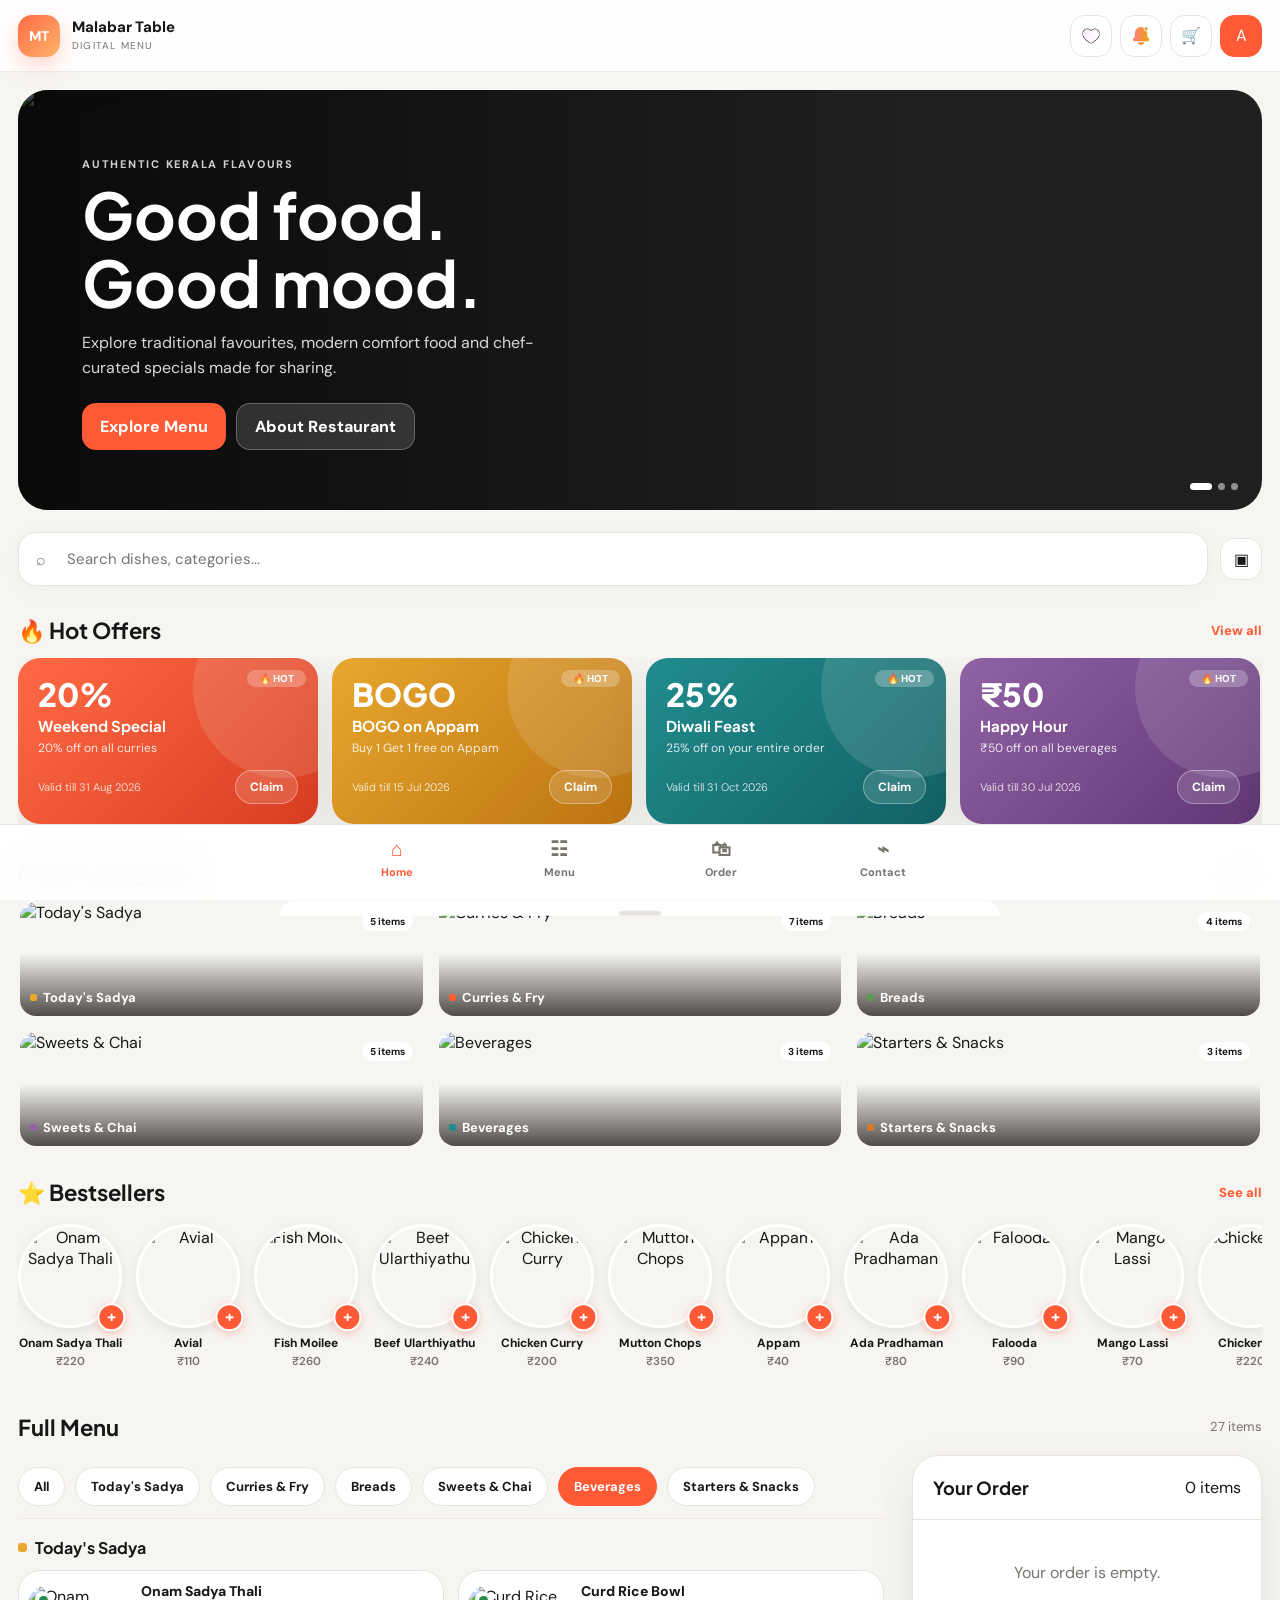
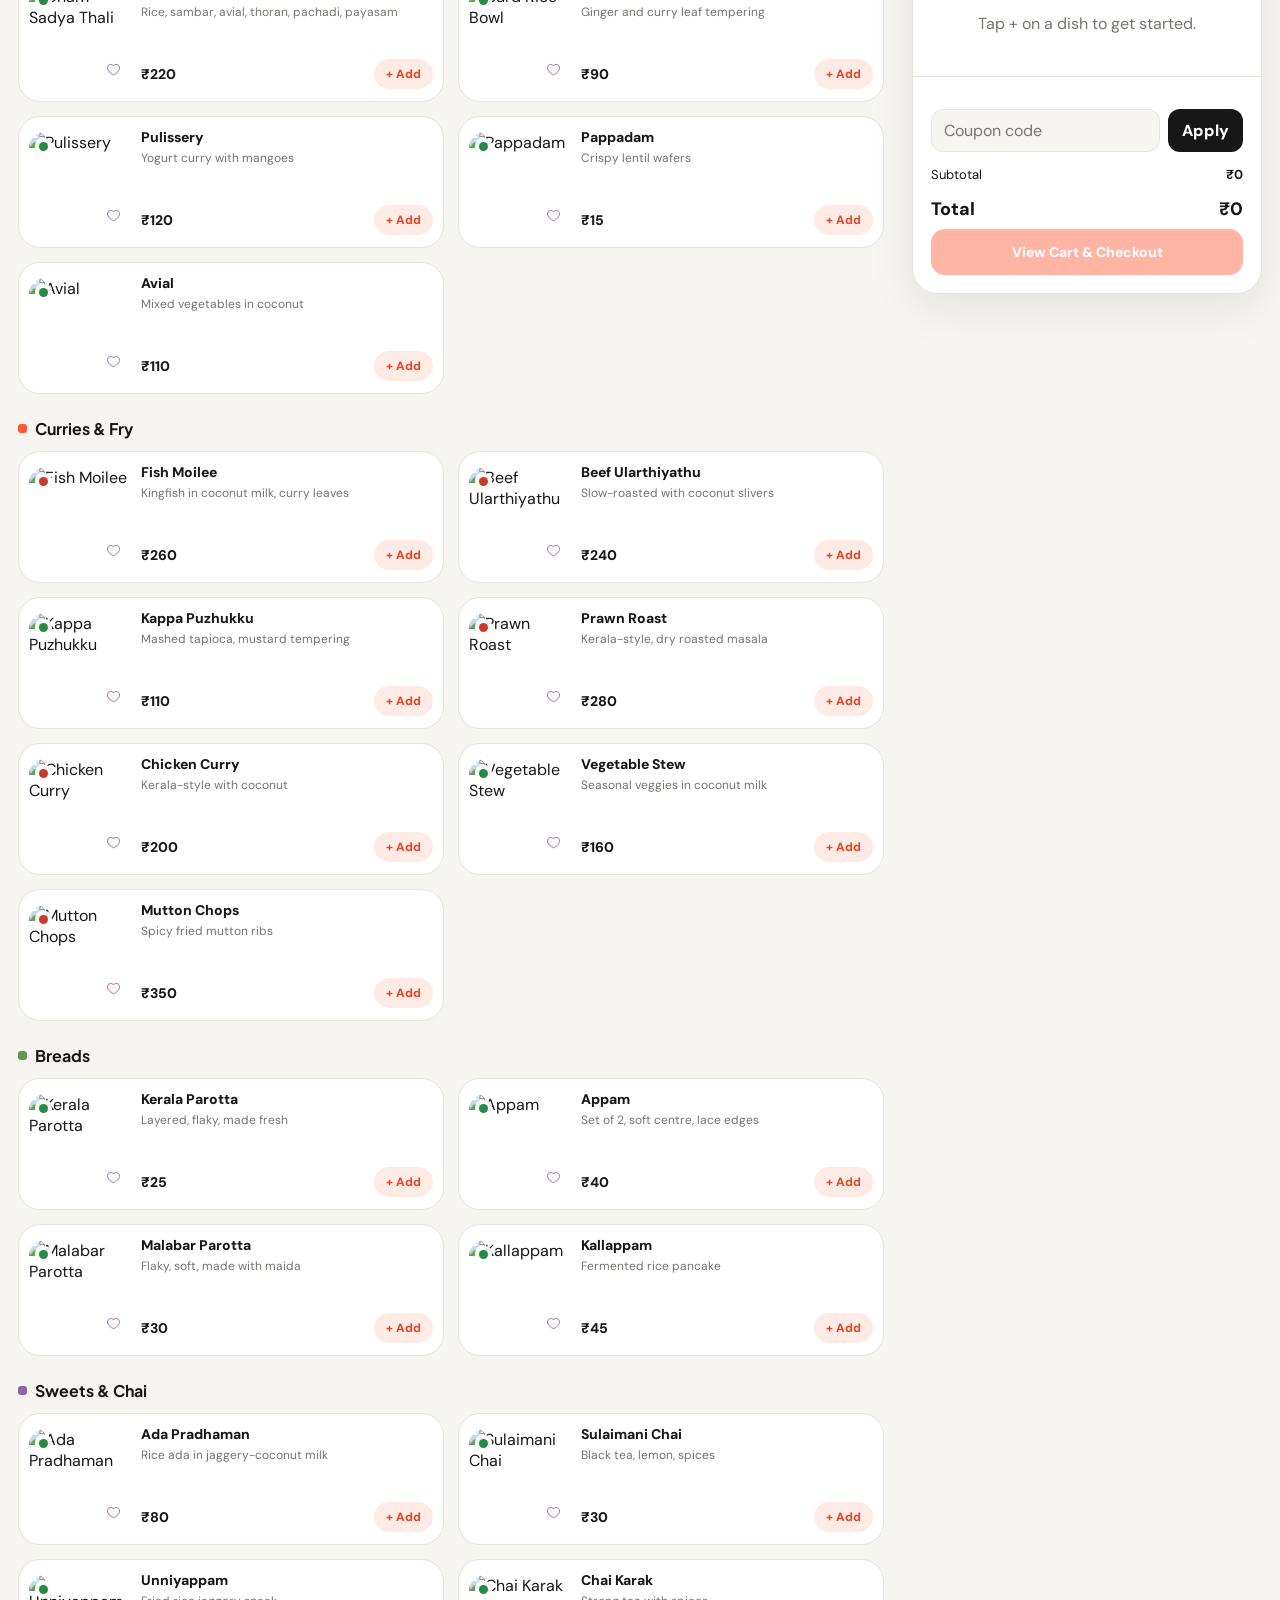
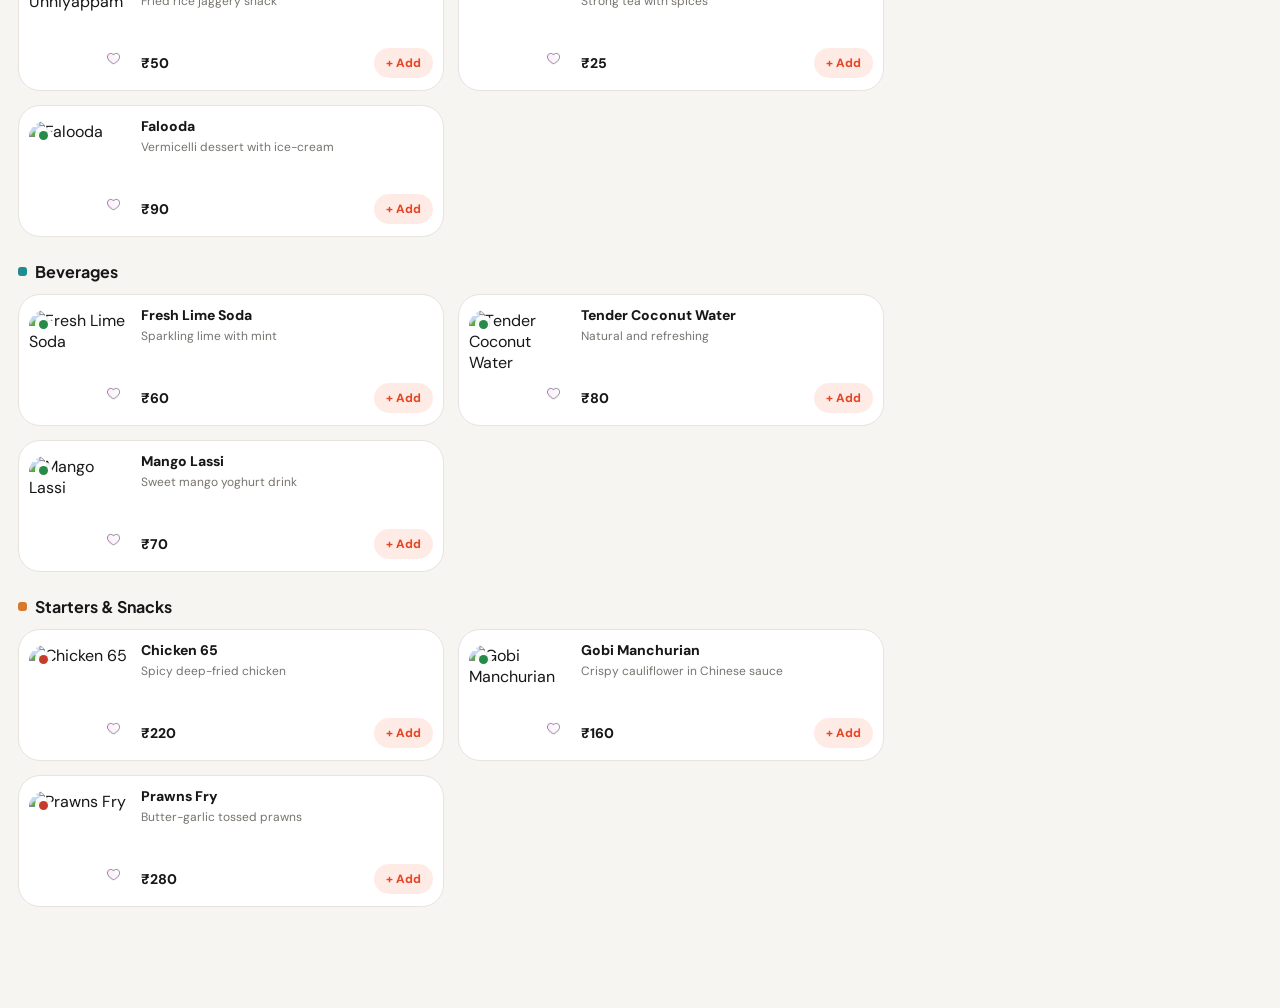
==== commit 73e049f3: "Improve profile back navigation and mobile offers scroll Return to My Profile from nested sheets, op" ====
--- a/client_website_uat/index.html
+++ b/client_website_uat/index.html
@@ -162,7 +162,7 @@
 
   <div id="menuAnchor"></div>
 
-  <div class="overlay" id="overlay" onclick="closeSheet()"></div>
+  <div class="overlay" id="overlay" onclick="dismissSheet()"></div>
   <div class="sheet" id="sheet" role="dialog" aria-modal="true">
     <div class="handle"></div>
     <div id="sheetContent" style="display:flex;flex-direction:column;height:100%;min-height:0;">
@@ -179,7 +179,7 @@
       </div>
 
       <div id="checkoutView" style="display:none;">
-        <div class="sheet-head"><h2>Checkout</h2><button type="button" class="close" onclick="openSheet('cart')">‹</button></div>
+        <div class="sheet-head"><h2>Checkout</h2><button type="button" class="close" onclick="closeSheet()">‹</button></div>
         <div class="sheet-body">
           <div class="fulfil-toggle">
             <button type="button" class="fulfil-opt active" id="optDelivery" onclick="setFulfil('delivery')">🛵 Delivery</button>
--- a/client_website_uat/css/frcdm.css
+++ b/client_website_uat/css/frcdm.css
@@ -145,17 +145,19 @@
 
 /* Offers */
 .offer-row {
-  display: flex; gap: 14px; overflow-x: auto; scrollbar-width: none; padding-bottom: 4px;
-  -webkit-overflow-scrolling: touch; overscroll-behavior-x: contain; touch-action: pan-x; scroll-snap-type: x proximity;
+  display: flex; gap: 14px; overflow-x: auto; overflow-y: hidden; scrollbar-width: none; padding-bottom: 4px;
+  -webkit-overflow-scrolling: touch; overscroll-behavior-x: contain;
+  touch-action: pan-x pan-y; scroll-snap-type: x proximity;
 }
 .offer-row::-webkit-scrollbar { display: none; }
 .offer {
   flex: 0 0 300px; min-height: 150px; border-radius: 22px; padding: 20px; color: #fff;
   position: relative; overflow: hidden; box-shadow: var(--shadow); scroll-snap-align: start;
+  flex-shrink: 0;
 }
 .offer::after {
   content: ""; position: absolute; width: 180px; height: 180px; border-radius: 50%;
-  right: -55px; top: -60px; background: rgba(255, 255, 255, 0.12);
+  right: -55px; top: -60px; background: rgba(255, 255, 255, 0.12); pointer-events: none;
 }
 .offer .hot-badge {
   position: absolute; top: 12px; right: 12px; background: rgba(255, 255, 255, 0.25);
@@ -436,7 +438,7 @@
 /* Detail */
 .detail-hero, .detail-img { height: 220px; border-radius: 22px; overflow: hidden; margin-bottom: 16px; }
 .detail-img { position: relative; }
-.detail-hero img, .detail-img img { width: 100%; height: 100%; object-fit: cover; }
+.detail-hero > img, .detail-img > img { width: 100%; height: 100%; object-fit: cover; }
 .detail-title { font-size: 22px; margin: 0 0 6px; }
 .detail-desc { color: var(--muted); line-height: 1.6; margin: 0 0 14px; font-size: 14px; }
 .detail-price { font-size: 20px; font-weight: 800; color: var(--accent-2); margin-bottom: 4px; }
@@ -458,16 +460,16 @@
 .favourite-toggle.active { color: var(--accent); }
 .fav-icon { display: block; object-fit: contain; pointer-events: none; }
 .fav-icon-header { width: 18px; height: 18px; }
-.fav-icon-toggle { width: 20px; height: 20px; }
+.fav-icon-toggle { width: 17px; height: 17px; }
 .fav-icon-mini { width: 13px; height: 13px; }
 .fav-icon-row { width: 18px; height: 18px; }
 .notification-icon { display: block; object-fit: contain; pointer-events: none; }
 .notification-icon-header { width: 20px; height: 20px; }
 .fav-mini.active, .favourite-toggle.active, .icon-btn.active { background: transparent; }
 .detail-fav {
-  position: absolute; right: 12px; bottom: 12px; z-index: 1; width: 36px; height: 36px;
-  border-radius: 50%; background: var(--surface); border: 1px solid var(--line);
-  display: grid; place-items: center; box-shadow: var(--shadow);
+  position: absolute; right: 12px; bottom: 12px; z-index: 1; width: 28px; height: 28px;
+  border-radius: 50%; background: transparent; border: none;
+  display: grid; place-items: center; box-shadow: none;
 }
 .detail-actions { display: flex; align-items: center; justify-content: space-between; gap: 12px; margin-top: 16px; padding-top: 16px; border-top: 1px solid var(--line); }
 .reviews-section { margin-top: 18px; padding-top: 16px; border-top: 1px solid var(--line); }
@@ -551,7 +553,7 @@
 .menu-row, .fav-item, .notif-item {
   display: flex; align-items: center; gap: 12px; padding: 14px 0; border-bottom: 1px solid var(--line);
 }
-.menu-row { cursor: pointer; }
+.menu-row, .fav-item { cursor: pointer; }
 .menu-row:last-child, .fav-item:last-child, .notif-item:last-child { border-bottom: 0; }
 .menu-row .row-icon {
   width: 36px; height: 36px; border-radius: 11px; background: var(--surface-2);
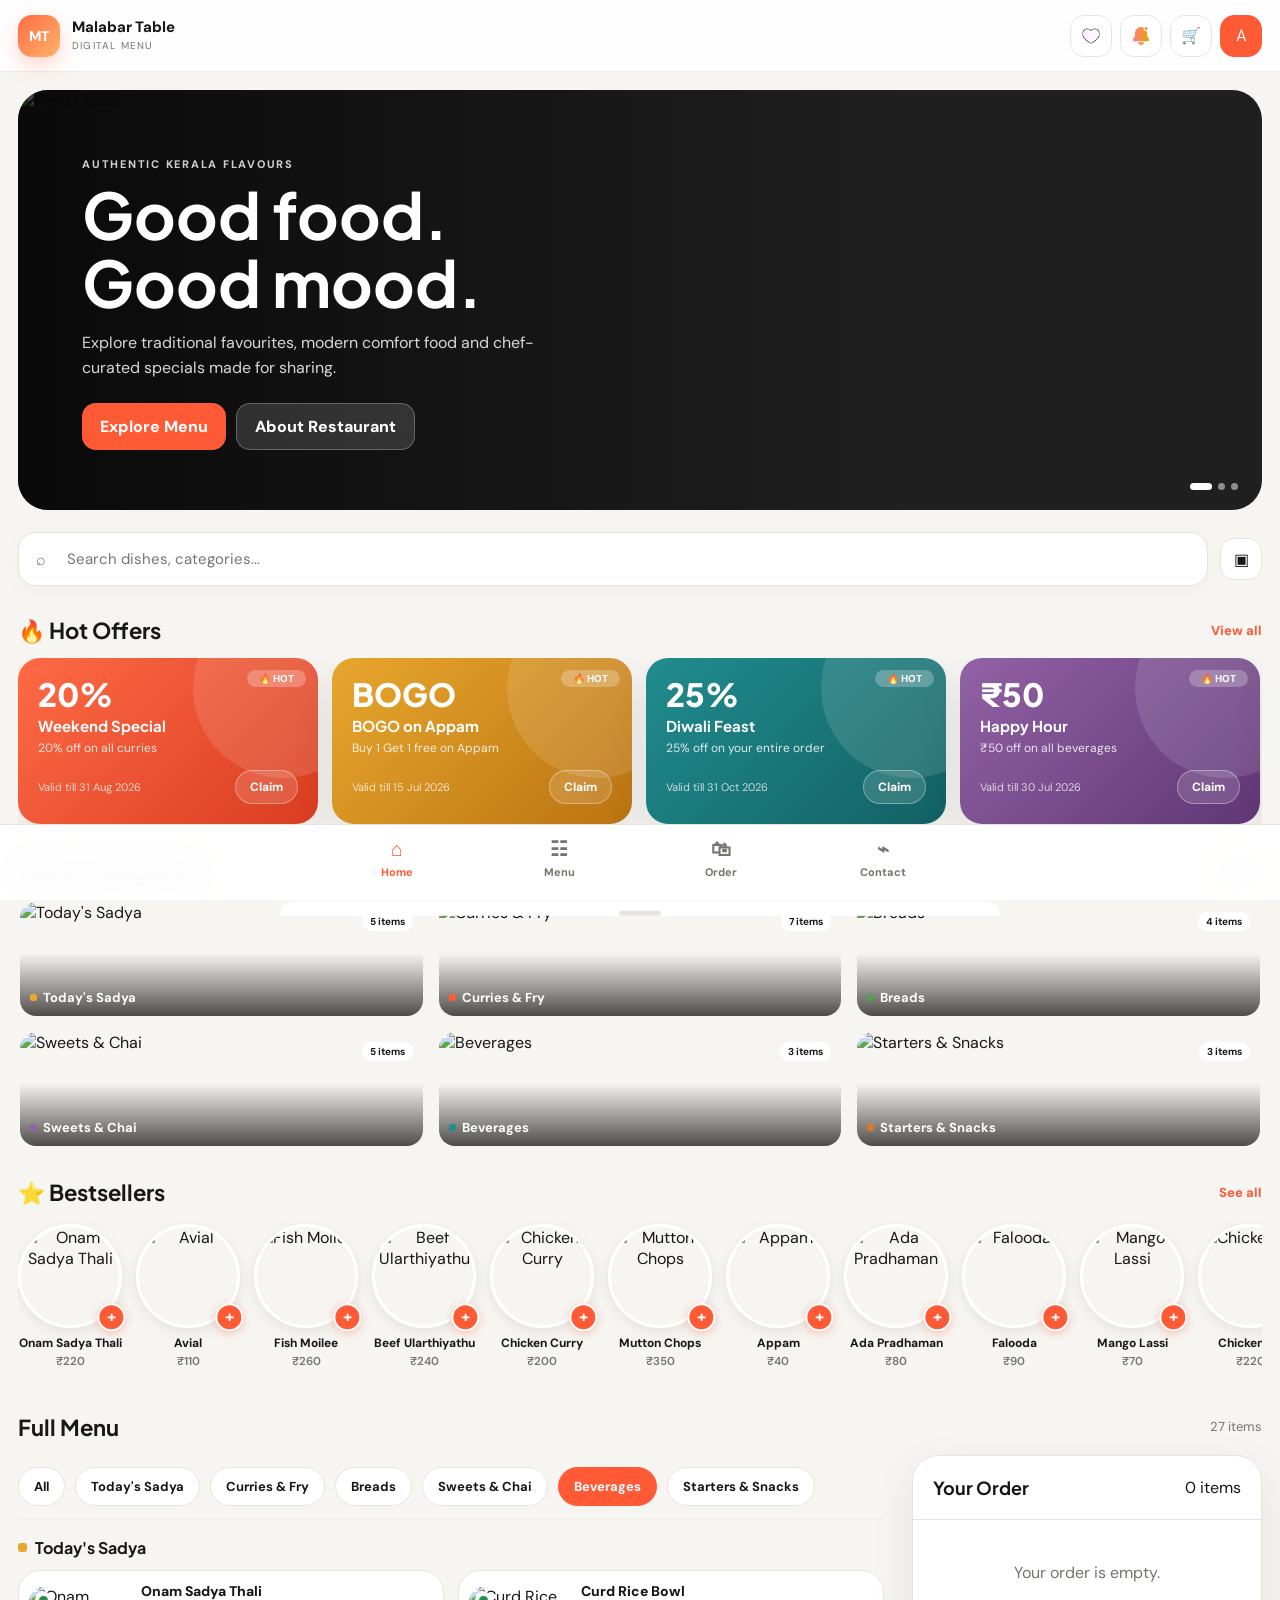
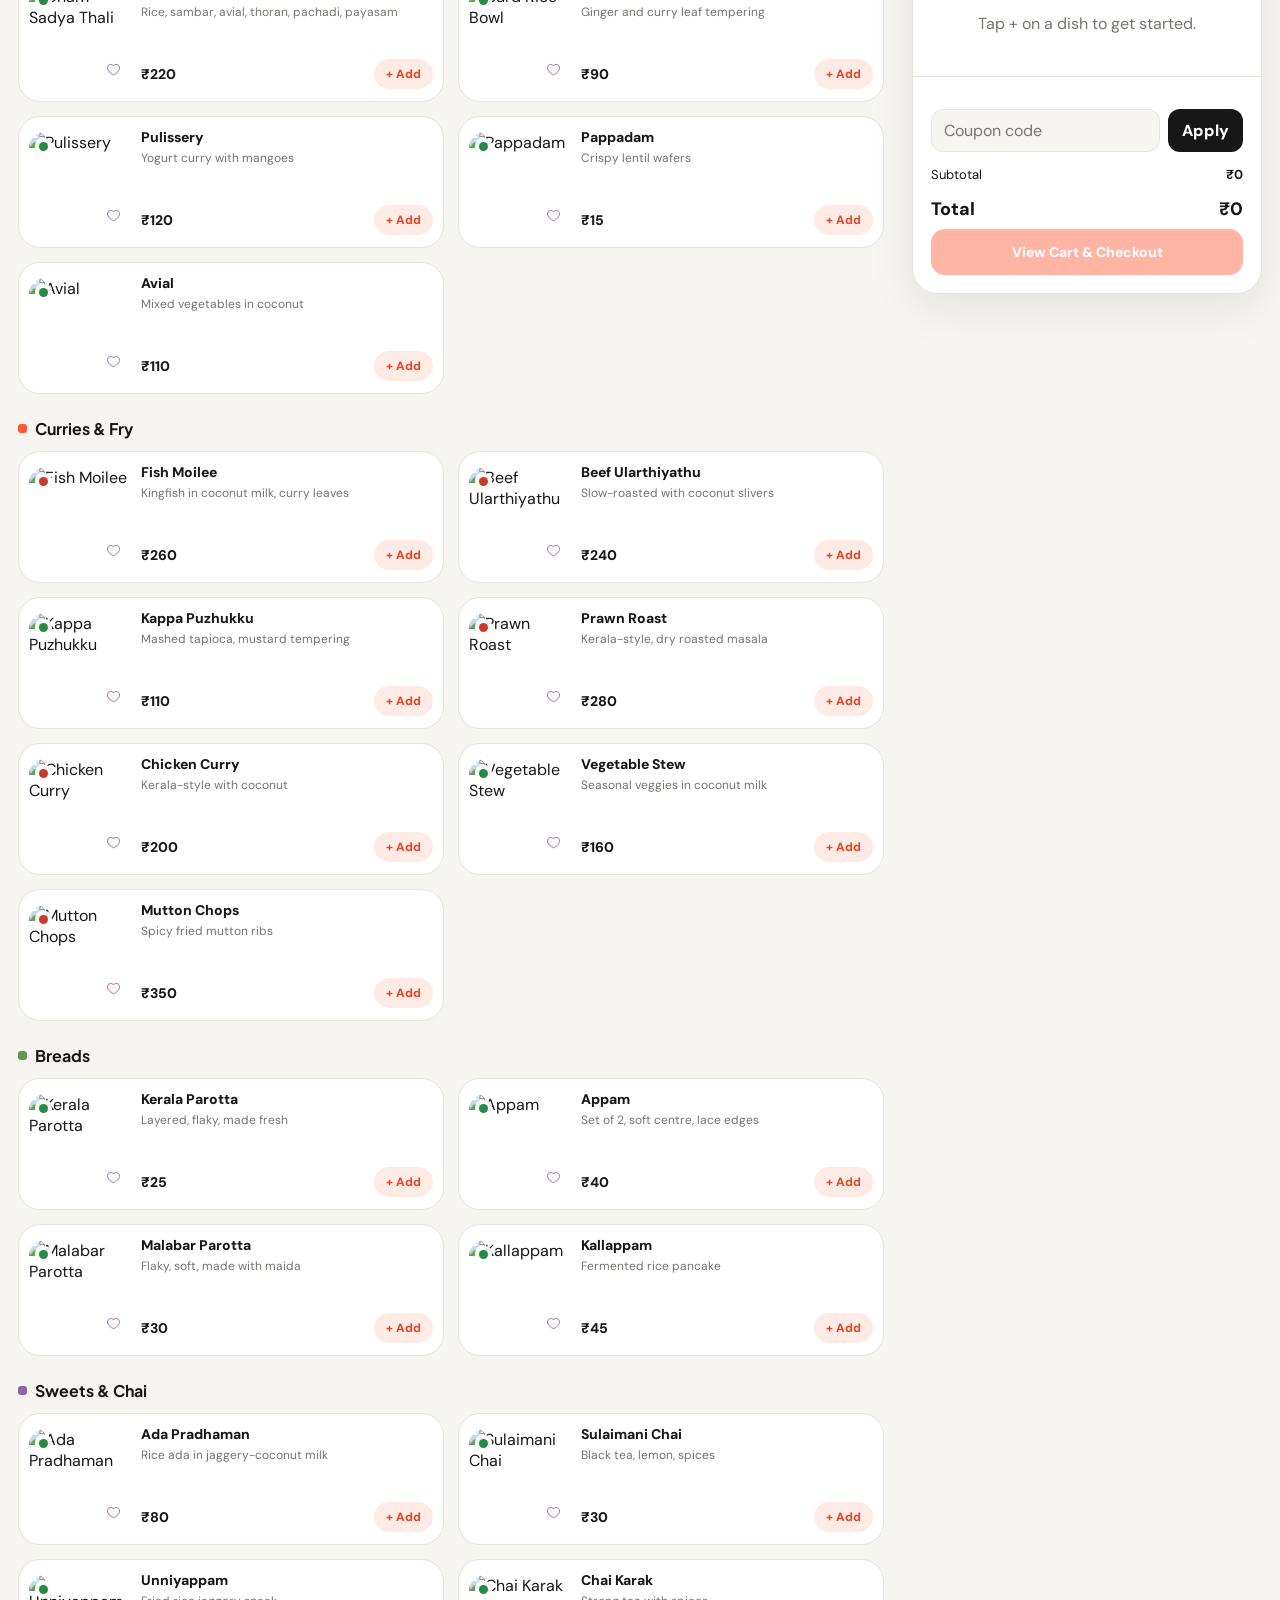
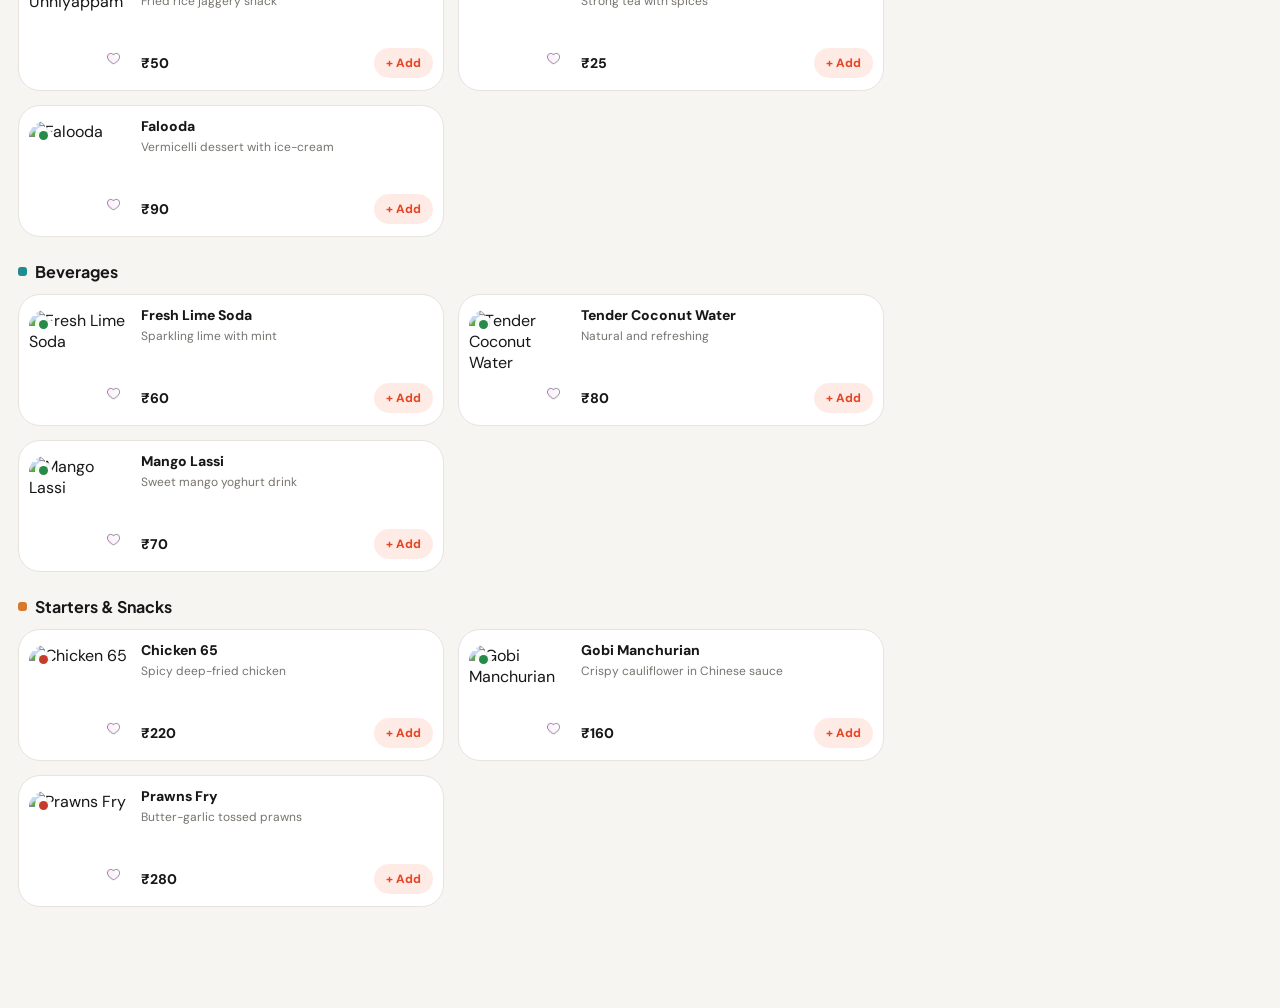
==== commit 0e6c5304: "Show notifications instead of cart on mobile Keep cart in the desktop header and rely on the bottom " ====
--- a/client_website_uat/index.html
+++ b/client_website_uat/index.html
@@ -34,10 +34,10 @@
           <img src="assets/icons/empty-favorite-icon.png" class="fav-icon fav-icon-header" alt="Favourites" width="20" height="20">
         </button>
 
-        <button type="button" class="icon-btn hide-mobile" id="notifIcon" onclick="openSheet('notifications')" aria-label="Notifications">
+        <button type="button" class="icon-btn" id="notifIcon" onclick="openSheet('notifications')" aria-label="Notifications">
           <img src="assets/icons/empty-notification-icon.png" class="notification-icon notification-icon-header" alt="Notifications" width="20" height="20">
         </button>
-        <button type="button" class="icon-btn" onclick="openSheet('cart')" aria-label="Cart">🛒<span class="badge hidden" id="topBadge">0</span></button>
+        <button type="button" class="icon-btn hide-mobile" onclick="openSheet('cart')" aria-label="Cart">🛒<span class="badge hidden" id="topBadge">0</span></button>
         <button type="button" class="icon-btn profile" onclick="openSheet('profile')" aria-label="Profile">A</button>
         
       </div>
--- a/client_website_uat/css/frcdm.css
+++ b/client_website_uat/css/frcdm.css
@@ -511,9 +511,25 @@
   width: 100%; border: 1px solid var(--line); background: var(--bg); color: var(--ink); border-radius: 14px; padding: 13px; font-size: 16px;
 }
 .form-field textarea { min-height: 88px; resize: vertical; }
-.form-field input[type="date"], .form-field input[type="time"] { min-height: 48px; color-scheme: light; }
+.form-field input[type="date"], .form-field input[type="time"] {
+  min-height: 48px; color-scheme: light; text-align: left; text-align-last: left;
+  -webkit-appearance: none; appearance: none;
+}
+.form-field input[type="date"]::-webkit-date-and-time-value,
+.form-field input[type="time"]::-webkit-date-and-time-value {
+  text-align: left; margin: 0; min-width: 100%;
+}
+.form-field input[type="date"]::-webkit-datetime-edit,
+.form-field input[type="time"]::-webkit-datetime-edit {
+  text-align: left; padding: 0; width: 100%; display: inline-flex; justify-content: flex-start;
+}
+.form-field input[type="date"]::-webkit-calendar-picker-indicator,
+.form-field input[type="time"]::-webkit-calendar-picker-indicator {
+  margin-left: auto; opacity: 0.55;
+}
 [data-theme="dark"] .form-field input[type="date"], [data-theme="dark"] .form-field input[type="time"] { color-scheme: dark; }
 .booking-date-time { display: grid; grid-template-columns: repeat(2, minmax(0, 1fr)); gap: 12px; }
+.booking-date-time .form-field { min-width: 0; }
 .custom-select { position: relative; width: 100%; }
 .custom-select-trigger {
   width: 100%; min-height: 48px; padding: 12px 13px; border: 1px solid var(--line); border-radius: 14px;
@@ -752,6 +768,12 @@
   .item-photo { width: 88px; height: 88px; flex-basis: 88px; }
   .sheet { max-height: 94vh; width: 100%; border-radius: 24px 24px 0 0; }
   .booking-date-time { grid-template-columns: 1fr; gap: 0; }
+  .form-field input[type="date"],
+  .form-field input[type="time"] {
+    text-align: left;
+    padding-left: 13px;
+    padding-right: 13px;
+  }
   .table-grid { grid-template-columns: repeat(2, minmax(0, 1fr)); }
   .detail-hero, .detail-img { height: 200px; }
   .bottom-nav { gap: 6px; }
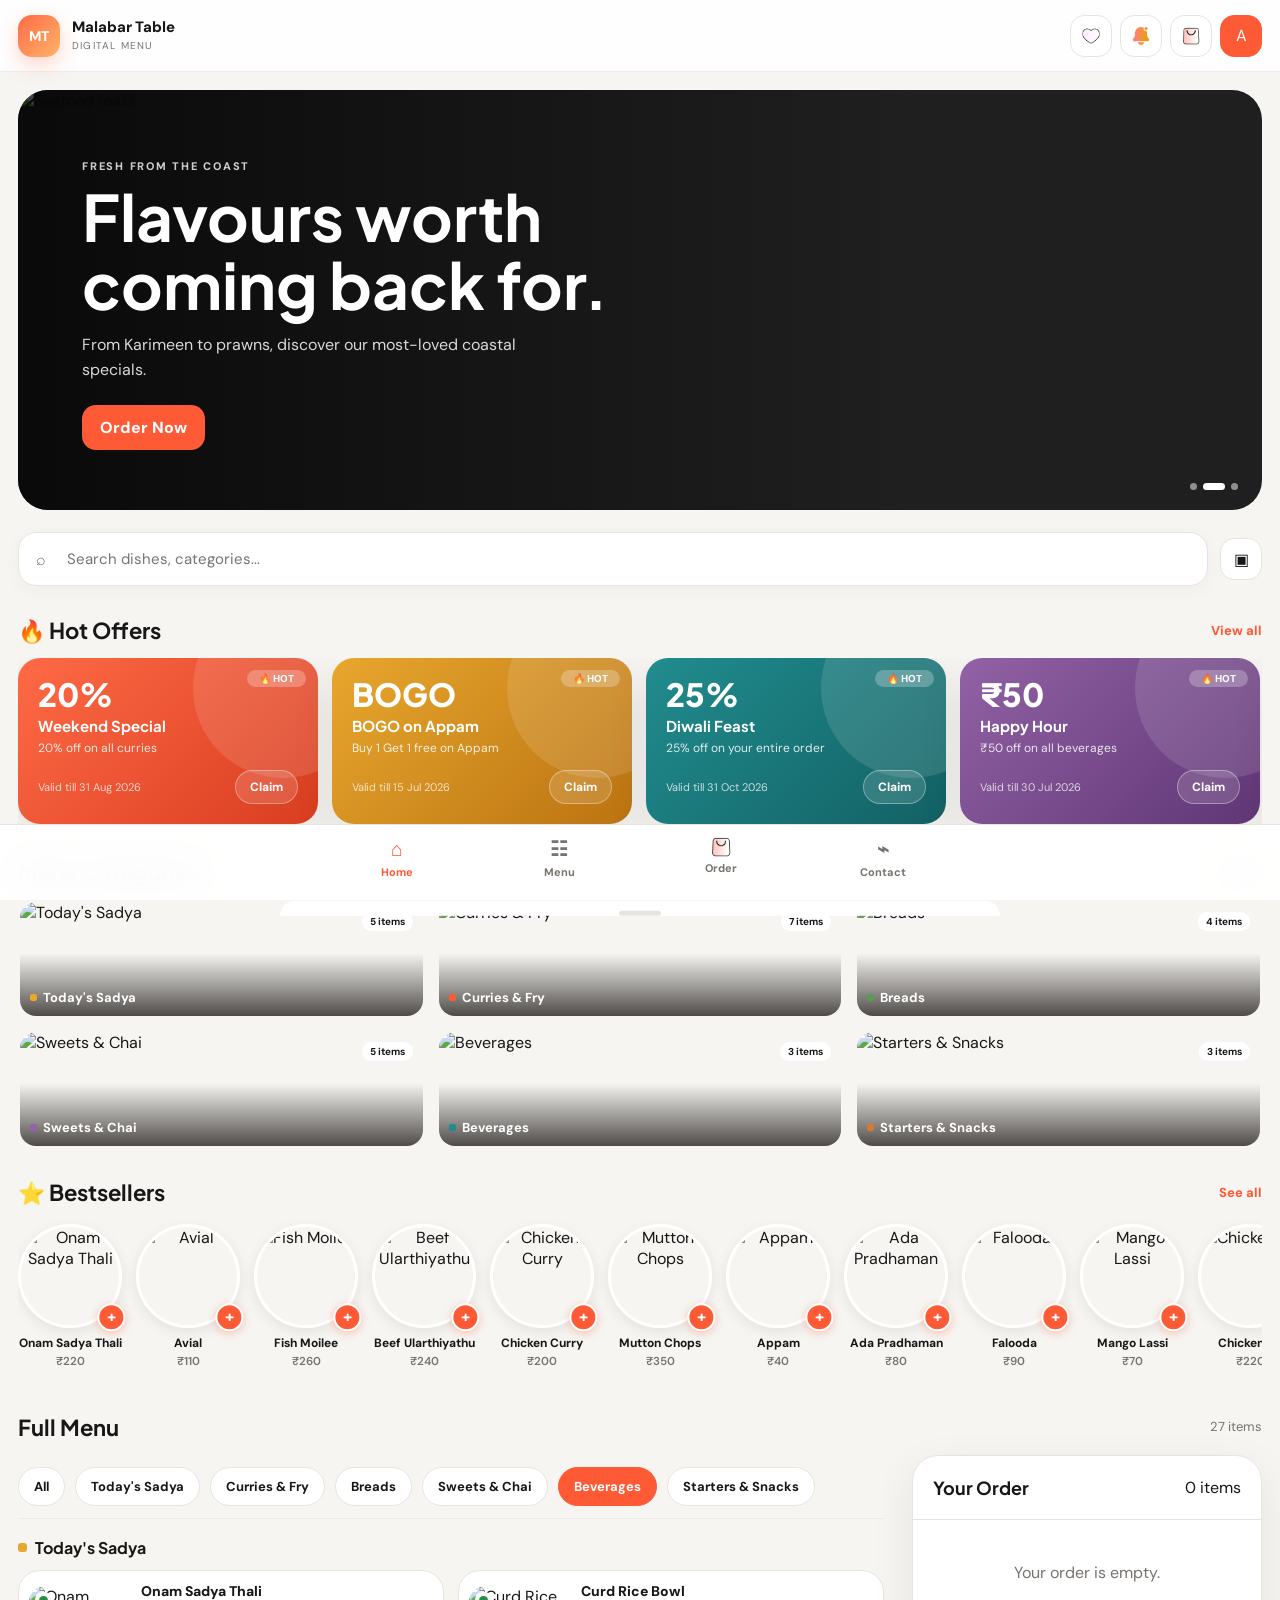
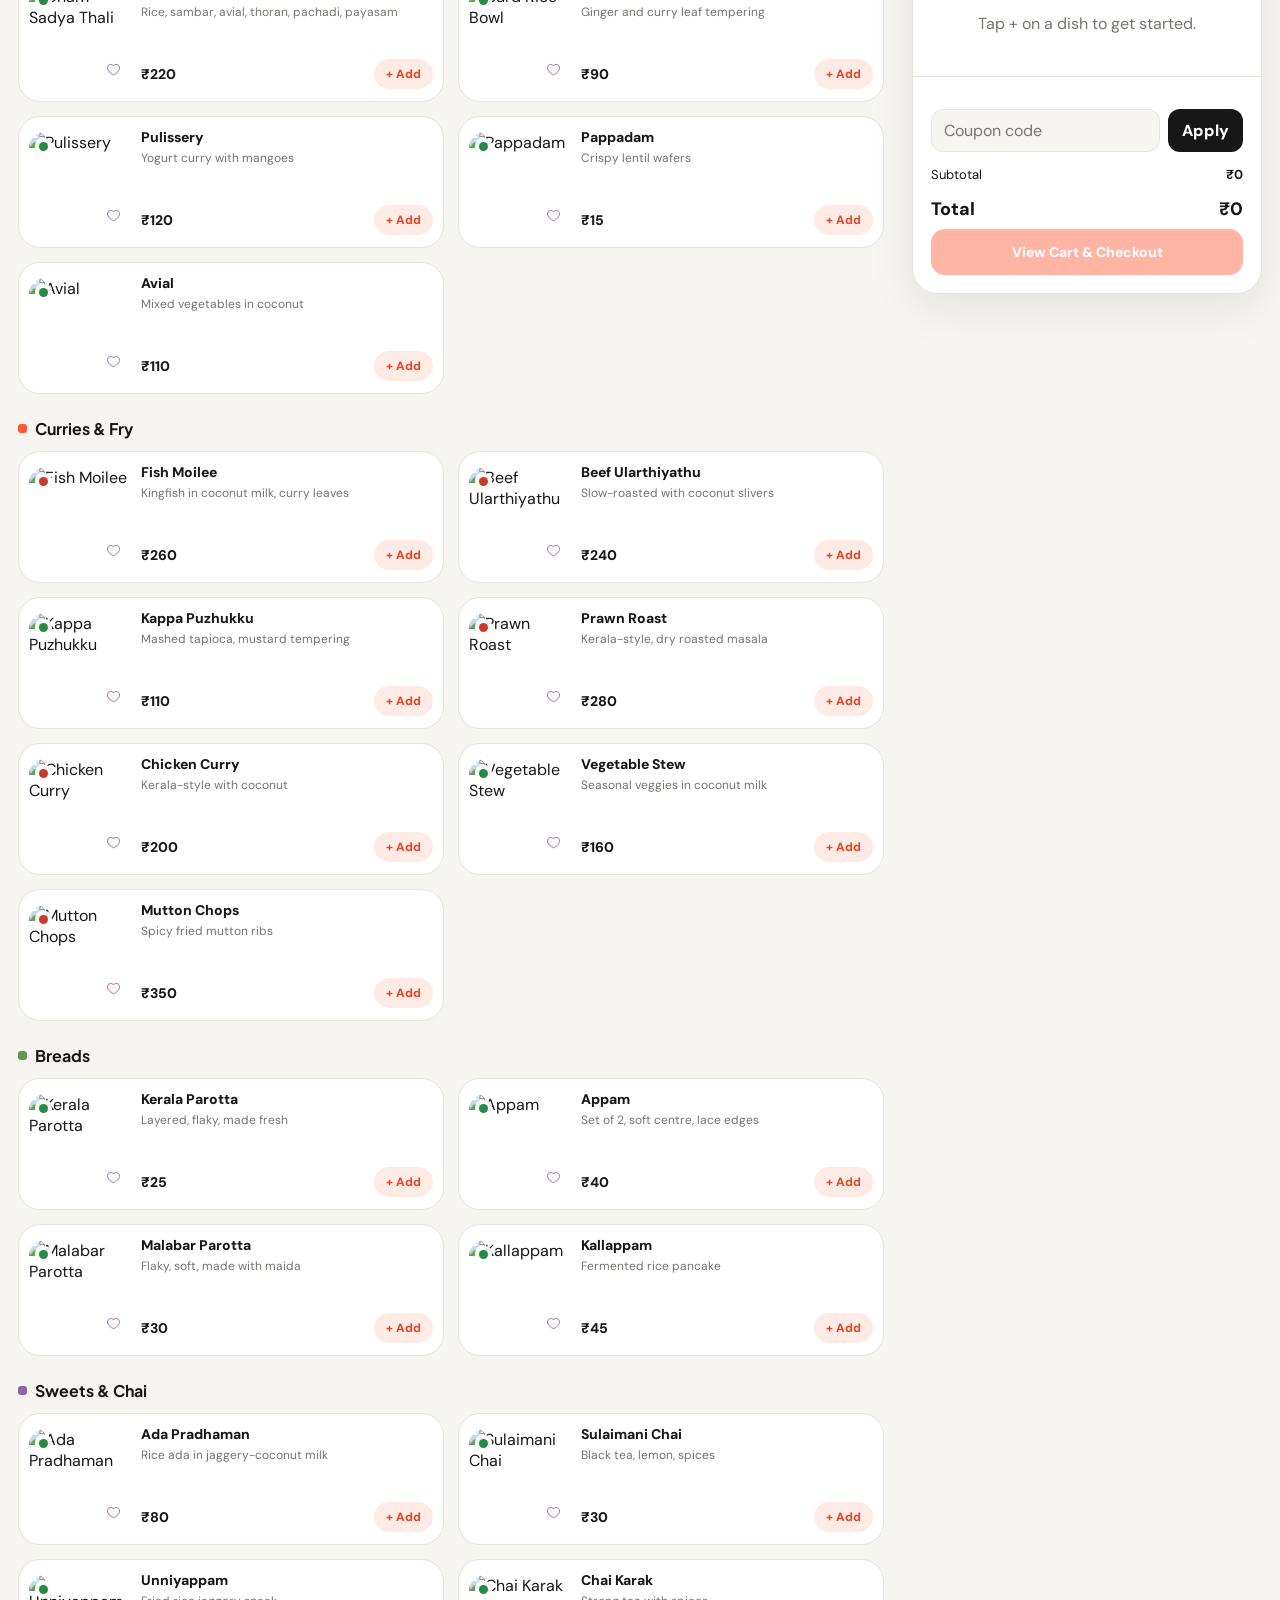
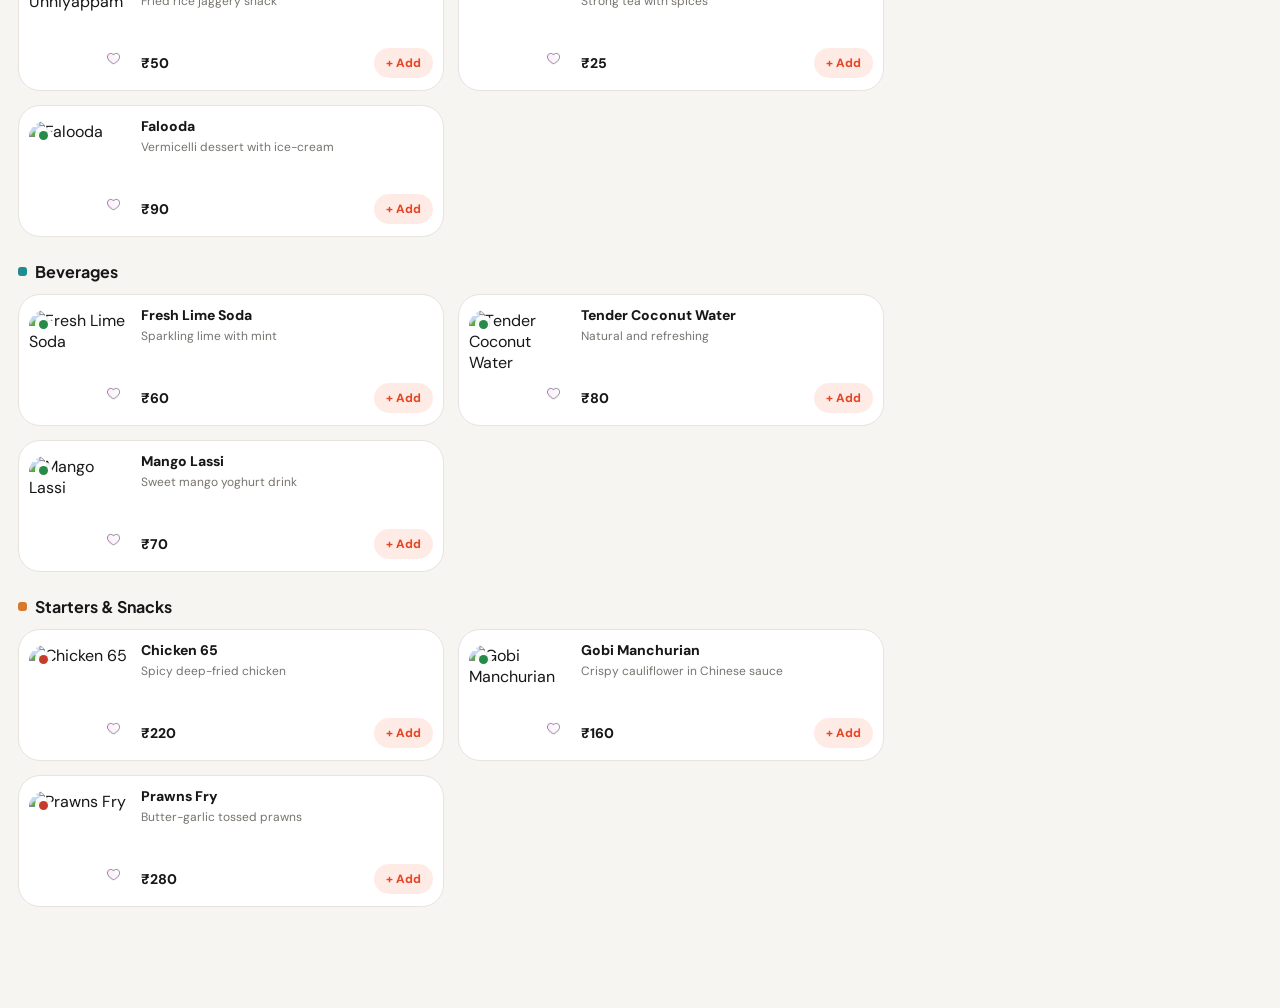
==== commit 870883a0: "Replace cart emoji with empty and filled cart icons. Co-authored-by: Cursor <cursoragent@cursor.com>" ====
--- a/client_website_uat/index.html
+++ b/client_website_uat/index.html
@@ -37,7 +37,10 @@
         <button type="button" class="icon-btn" id="notifIcon" onclick="openSheet('notifications')" aria-label="Notifications">
           <img src="assets/icons/empty-notification-icon.png" class="notification-icon notification-icon-header" alt="Notifications" width="20" height="20">
         </button>
-        <button type="button" class="icon-btn hide-mobile" onclick="openSheet('cart')" aria-label="Cart">🛒<span class="badge hidden" id="topBadge">0</span></button>
+        <button type="button" class="icon-btn hide-mobile" id="cartIcon" onclick="openSheet('cart')" aria-label="Cart">
+          <img src="assets/icons/empty-cart-icon.png" class="cart-icon cart-icon-header" alt="Cart" width="20" height="20">
+          <span class="badge hidden" id="topBadge">0</span>
+        </button>
         <button type="button" class="icon-btn profile" onclick="openSheet('profile')" aria-label="Profile">A</button>
         
       </div>
@@ -155,7 +158,12 @@
     <nav class="bottom-nav" aria-label="Main navigation">
       <button type="button" class="nav-item active" onclick="setNav(this);goHome()"><span class="nav-icon">⌂</span>Home</button>
       <button type="button" class="nav-item" onclick="setNav(this);goToMenu()"><span class="nav-icon">☷</span>Menu</button>
-      <button type="button" class="nav-item" onclick="setNav(this);openSheet('cart')"><span class="nav-icon">🛍</span>Order<span class="badge hidden" id="tabBadge">0</span></button>
+      <button type="button" class="nav-item" onclick="setNav(this);openSheet('cart')">
+        <span class="nav-icon nav-icon-cart" id="cartNavIcon">
+          <img src="assets/icons/empty-cart-icon.png" class="cart-icon cart-icon-nav" alt="Order" width="22" height="22">
+        </span>
+        Order<span class="badge hidden" id="tabBadge">0</span>
+      </button>
       <button type="button" class="nav-item" onclick="setNav(this);openSheet('contact')"><span class="nav-icon">⌁</span>Contact</button>
     </nav>
   </div>
--- a/client_website_uat/css/frcdm.css
+++ b/client_website_uat/css/frcdm.css
@@ -465,6 +465,10 @@
 .fav-icon-row { width: 18px; height: 18px; }
 .notification-icon { display: block; object-fit: contain; pointer-events: none; }
 .notification-icon-header { width: 20px; height: 20px; }
+.cart-icon { display: block; object-fit: contain; pointer-events: none; }
+.cart-icon-header { width: 20px; height: 20px; }
+.cart-icon-nav { width: 22px; height: 22px; }
+.nav-icon-cart { display: inline-flex; align-items: center; justify-content: center; line-height: 0; }
 .fav-mini.active, .favourite-toggle.active, .icon-btn.active { background: transparent; }
 .detail-fav {
   position: absolute; right: 12px; bottom: 12px; z-index: 1; width: 28px; height: 28px;
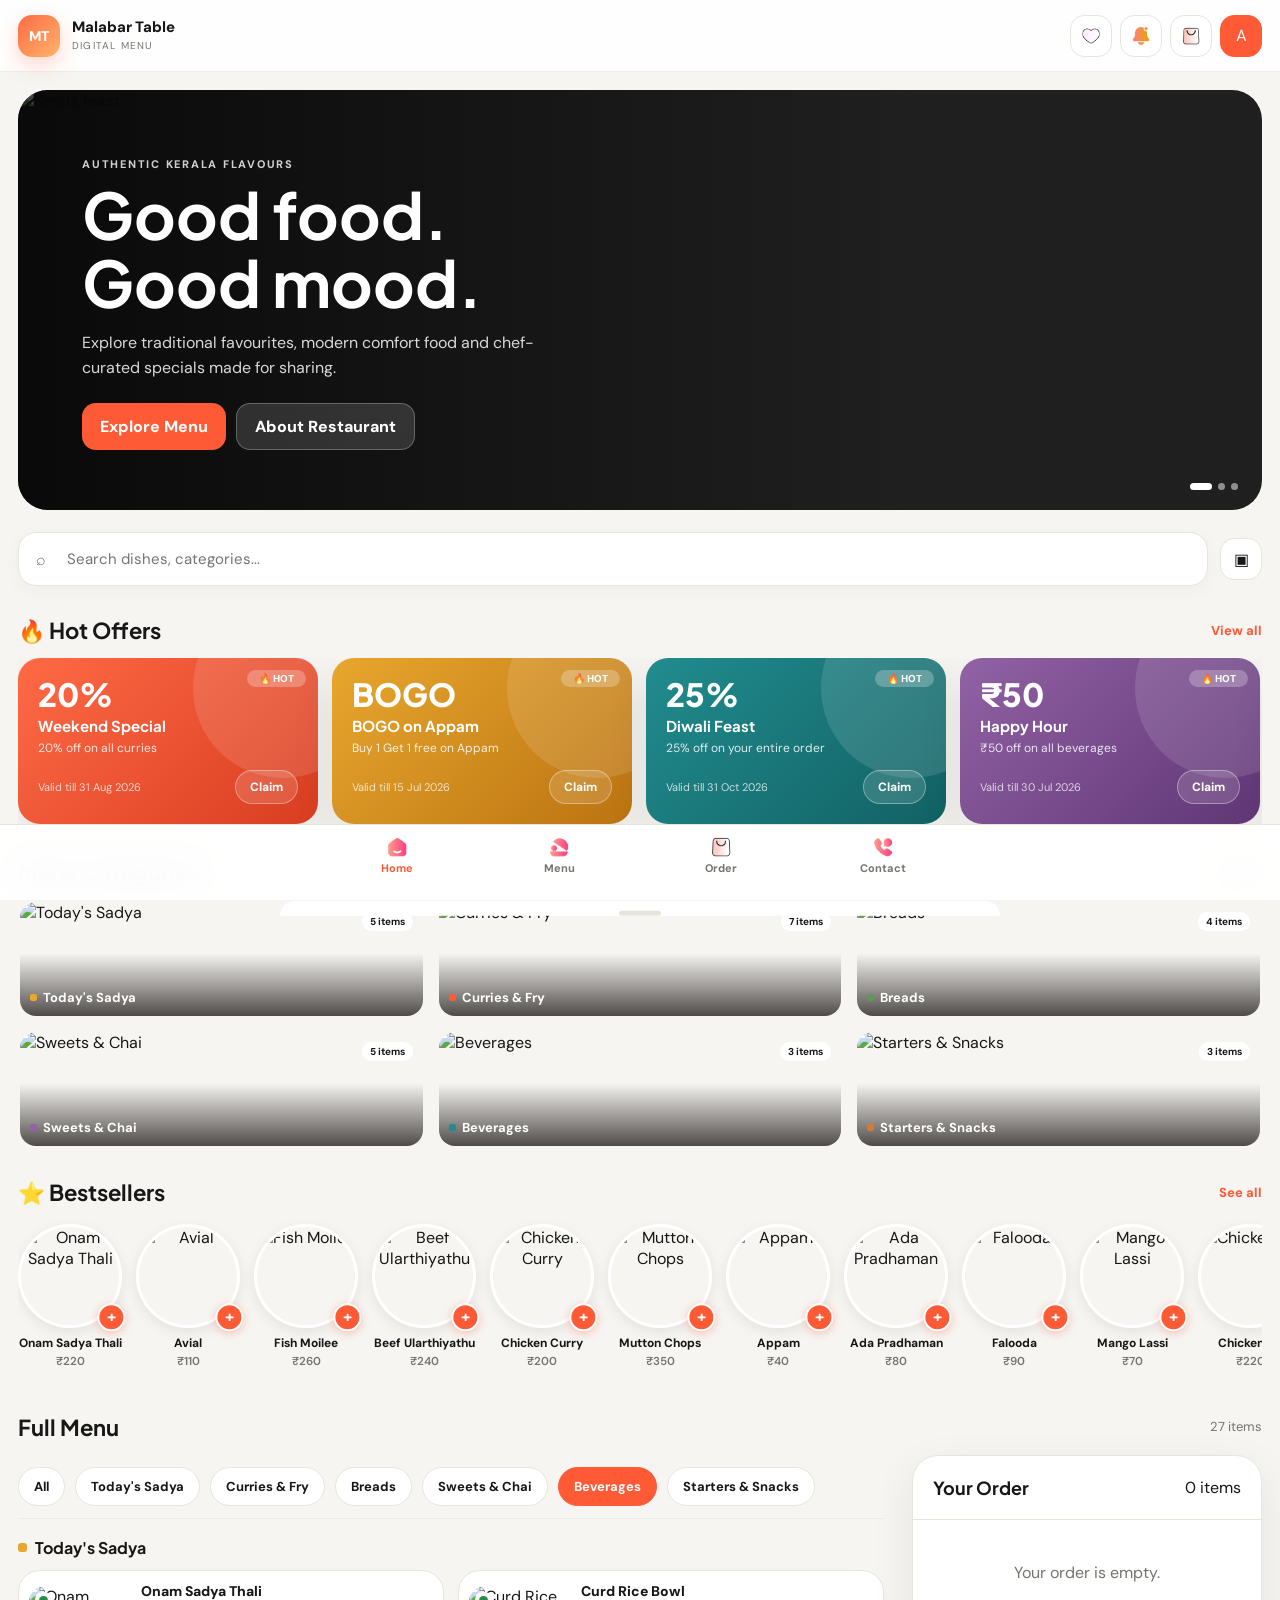
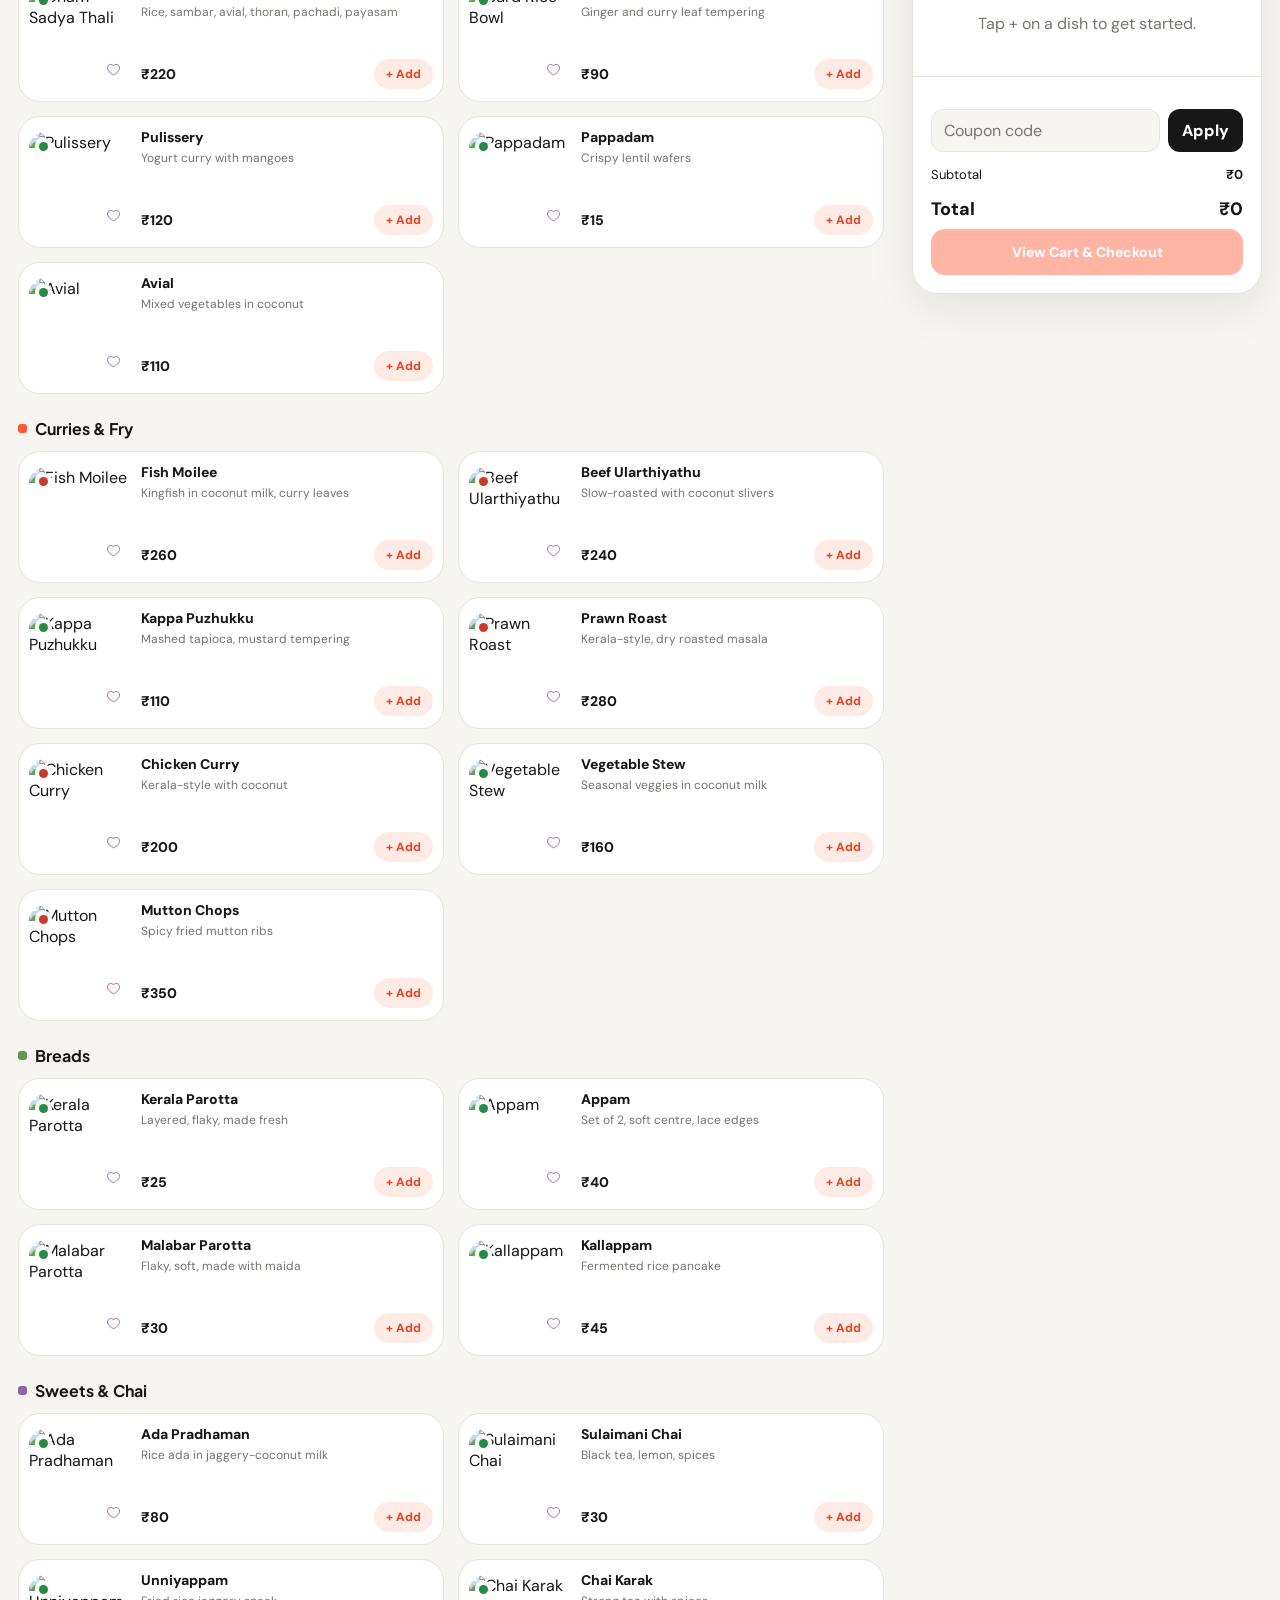
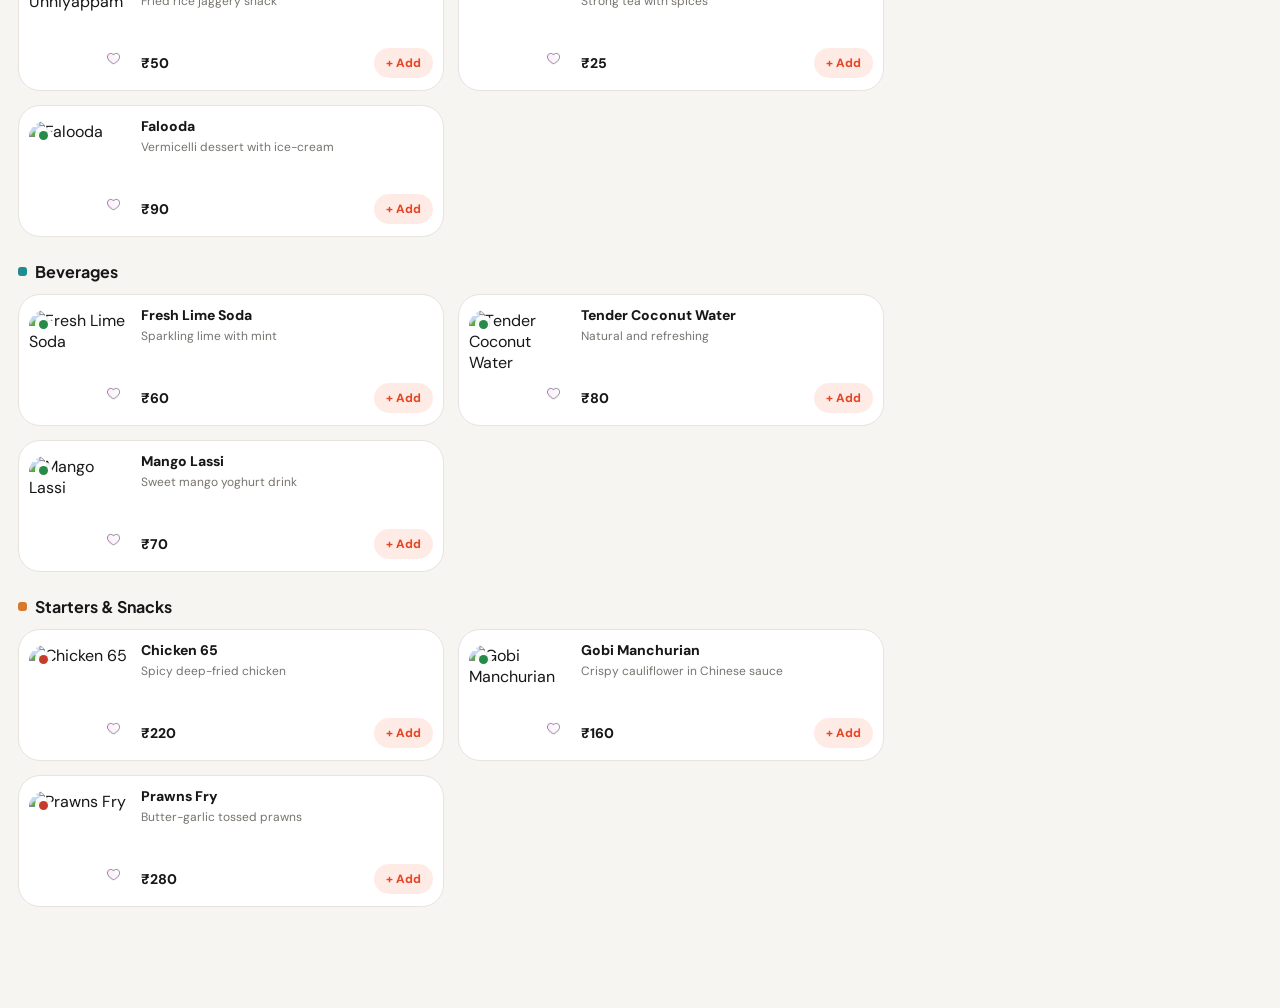
==== commit 817db7f5: "Update bottom nav icons and refreshed filled cart icon. Co-authored-by: Cursor <cursoragent@cursor.c" ====
--- a/client_website_uat/index.html
+++ b/client_website_uat/index.html
@@ -156,15 +156,30 @@
     </main>
 
     <nav class="bottom-nav" aria-label="Main navigation">
-      <button type="button" class="nav-item active" onclick="setNav(this);goHome()"><span class="nav-icon">⌂</span>Home</button>
-      <button type="button" class="nav-item" onclick="setNav(this);goToMenu()"><span class="nav-icon">☷</span>Menu</button>
+      <button type="button" class="nav-item active" onclick="setNav(this);goHome()">
+        <span class="nav-icon">
+          <img src="assets/icons/home-icon.png" class="nav-icon-img" alt="" width="22" height="22">
+        </span>
+        Home
+      </button>
+      <button type="button" class="nav-item" onclick="setNav(this);goToMenu()">
+        <span class="nav-icon">
+          <img src="assets/icons/menu-icon.png" class="nav-icon-img" alt="" width="22" height="22">
+        </span>
+        Menu
+      </button>
       <button type="button" class="nav-item" onclick="setNav(this);openSheet('cart')">
         <span class="nav-icon nav-icon-cart" id="cartNavIcon">
-          <img src="assets/icons/empty-cart-icon.png" class="cart-icon cart-icon-nav" alt="Order" width="22" height="22">
+          <img src="assets/icons/empty-cart-icon.png" class="cart-icon cart-icon-nav" alt="" width="22" height="22">
         </span>
         Order<span class="badge hidden" id="tabBadge">0</span>
       </button>
-      <button type="button" class="nav-item" onclick="setNav(this);openSheet('contact')"><span class="nav-icon">⌁</span>Contact</button>
+      <button type="button" class="nav-item" onclick="setNav(this);openSheet('contact')">
+        <span class="nav-icon">
+          <img src="assets/icons/contact-icon.png" class="nav-icon-img" alt="" width="22" height="22">
+        </span>
+        Contact
+      </button>
     </nav>
   </div>
 
--- a/client_website_uat/css/frcdm.css
+++ b/client_website_uat/css/frcdm.css
@@ -396,7 +396,14 @@
   display: flex; flex-direction: column; align-items: center; gap: 3px;
   font-size: 11px; font-weight: 700; min-width: 62px; position: relative;
 }
-.nav-item .nav-icon { font-size: 20px; }
+.nav-item .nav-icon {
+  display: inline-flex; align-items: center; justify-content: center;
+  width: 22px; height: 22px; line-height: 0; font-size: 20px;
+}
+.nav-icon-img,
+.cart-icon-nav {
+  width: 22px; height: 22px; display: block; object-fit: contain; pointer-events: none;
+}
 .nav-item.active { color: var(--accent); }
 
 /* Sheets */
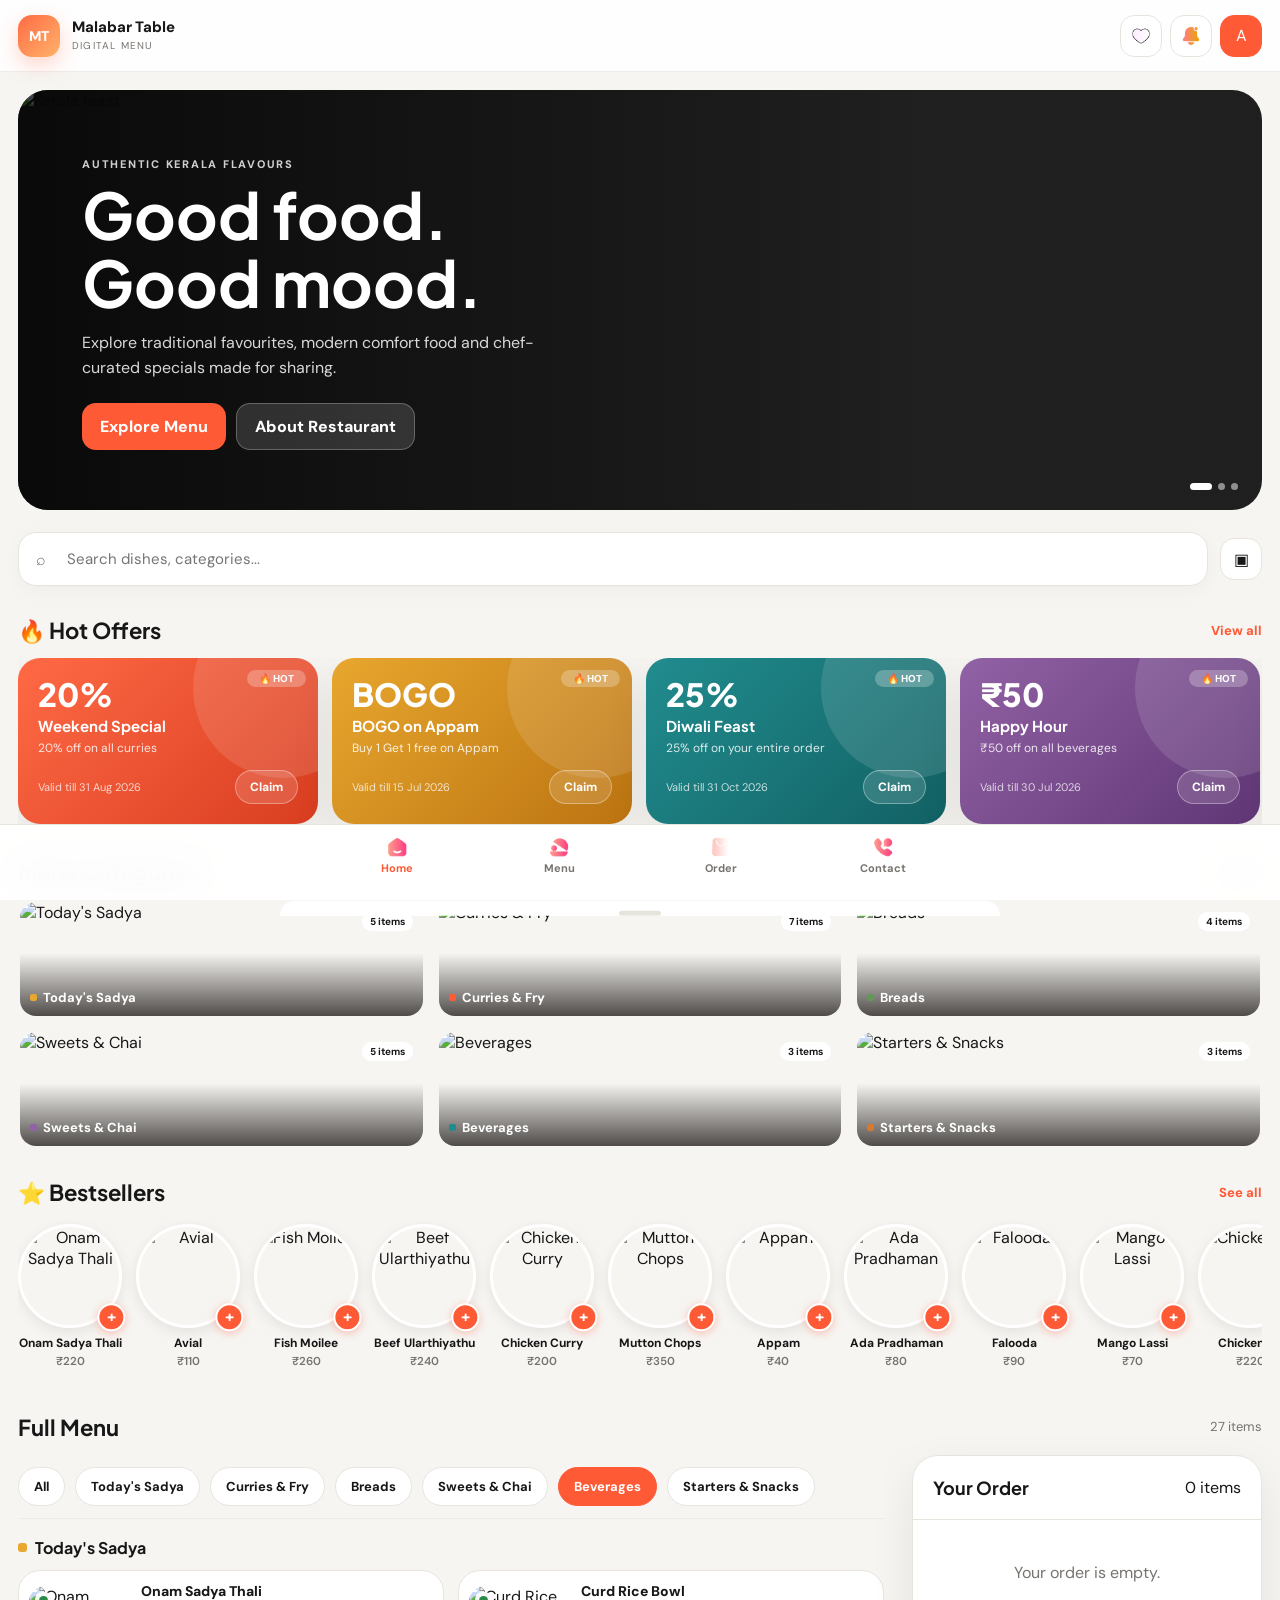
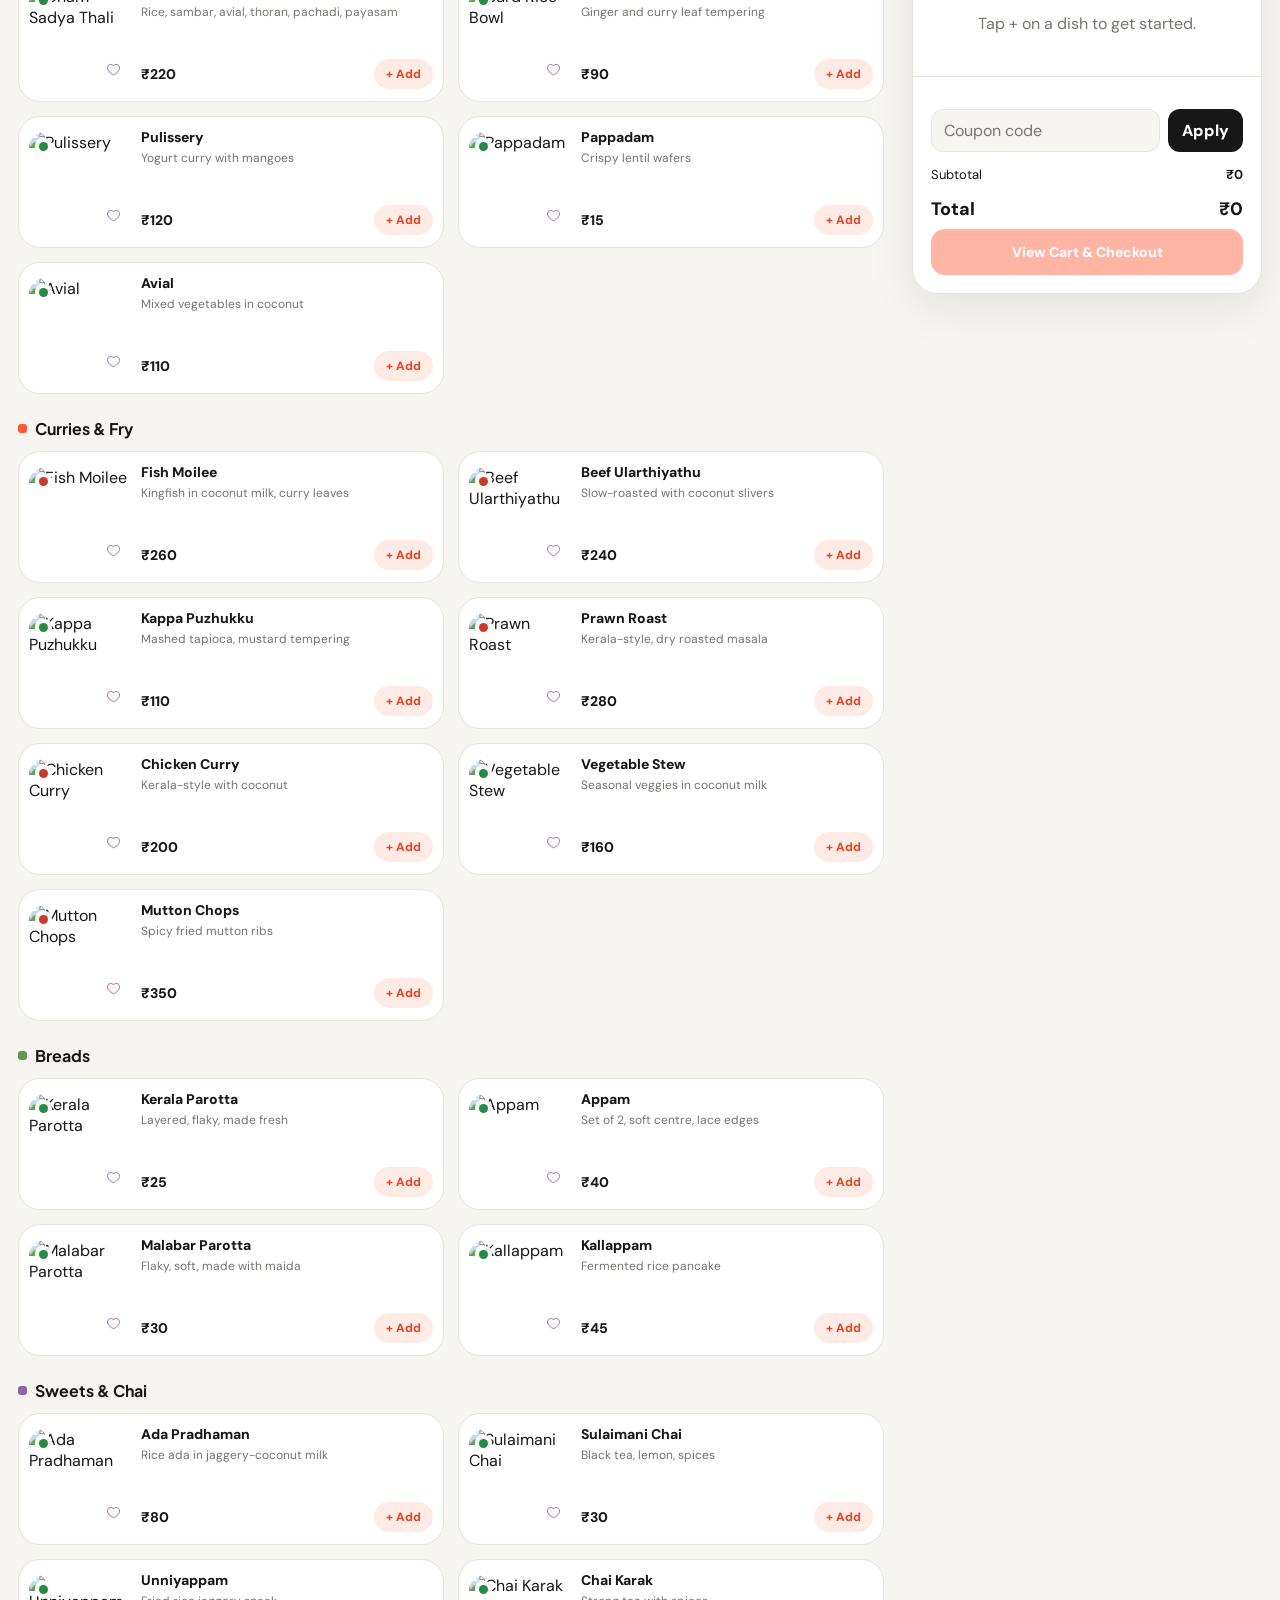
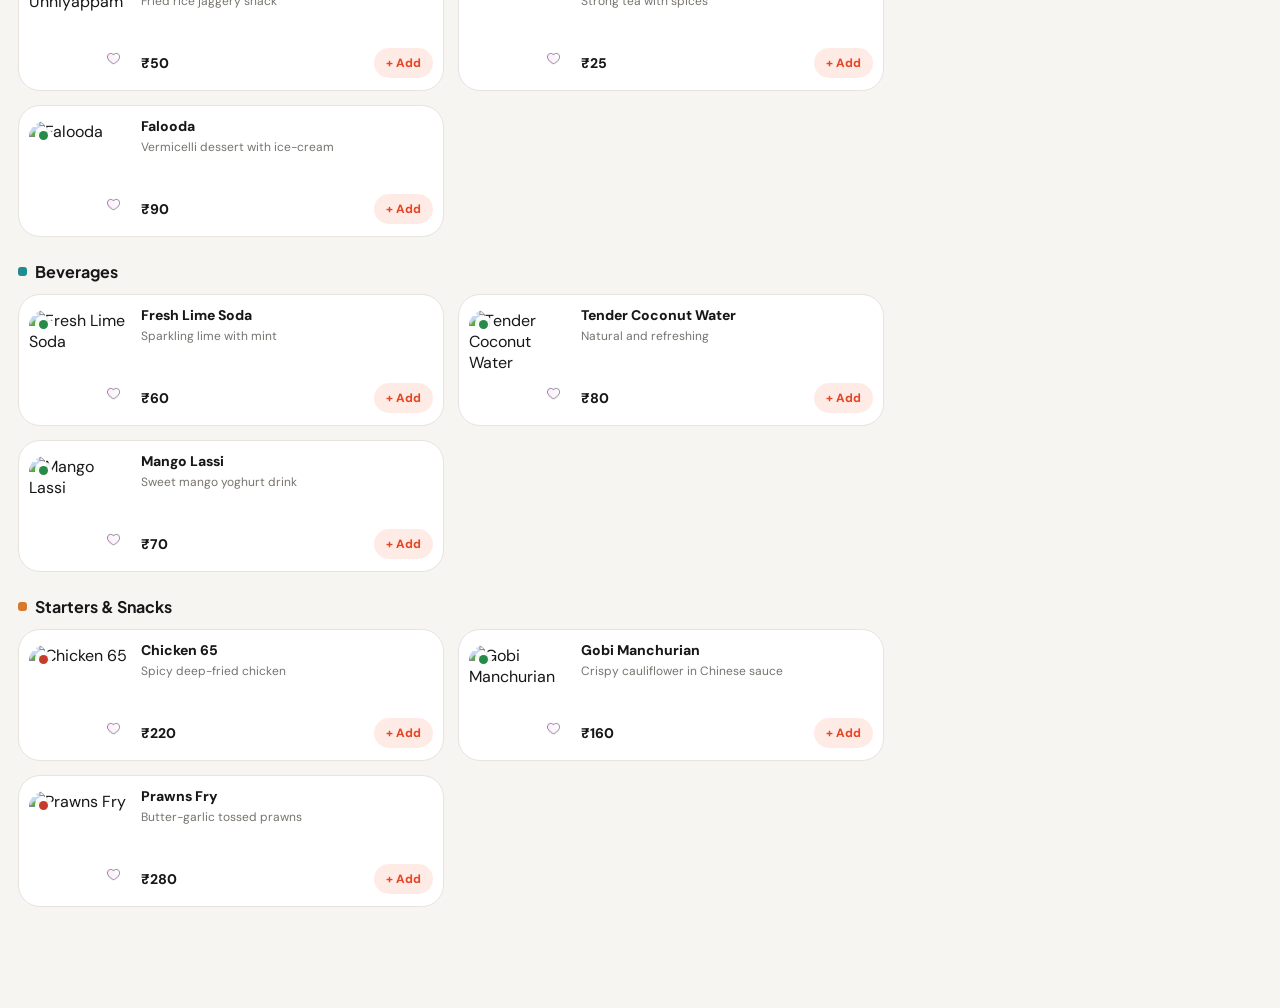
==== commit b0d5d62b: "Hide header cart on desktop and refresh Order nav icon. Co-authored-by: Cursor <cursoragent@cursor.c" ====
--- a/client_website_uat/index.html
+++ b/client_website_uat/index.html
@@ -37,10 +37,6 @@
         <button type="button" class="icon-btn" id="notifIcon" onclick="openSheet('notifications')" aria-label="Notifications">
           <img src="assets/icons/empty-notification-icon.png" class="notification-icon notification-icon-header" alt="Notifications" width="20" height="20">
         </button>
-        <button type="button" class="icon-btn hide-mobile" id="cartIcon" onclick="openSheet('cart')" aria-label="Cart">
-          <img src="assets/icons/empty-cart-icon.png" class="cart-icon cart-icon-header" alt="Cart" width="20" height="20">
-          <span class="badge hidden" id="topBadge">0</span>
-        </button>
         <button type="button" class="icon-btn profile" onclick="openSheet('profile')" aria-label="Profile">A</button>
         
       </div>
@@ -49,7 +45,7 @@
     <main class="content">
       <section class="hero" id="hero" aria-label="Featured dishes">
         <div class="hero-slide active">
-          <img src="https://picsum.photos/seed/kerala-feast/1400/700" alt="Kerala feast">
+          <img src="https://images.unsplash.com/photo-1742281257687-092746ad6021?auto=format&fit=crop&w=1400&h=700&q=80" alt="Kerala feast">
           <div class="hero-copy">
             <div class="eyebrow">Authentic Kerala flavours</div>
             <h1>Good food.<br>Good mood.</h1>
@@ -61,7 +57,7 @@
           </div>
         </div>
         <div class="hero-slide">
-          <img src="https://picsum.photos/seed/seafood-feast/1400/700" alt="Seafood feast">
+          <img src="https://images.unsplash.com/photo-1750271328082-22490577fbb5?auto=format&fit=crop&w=1400&h=700&q=80" alt="Seafood feast">
           <div class="hero-copy">
             <div class="eyebrow">Fresh from the coast</div>
             <h1>Flavours worth<br>coming back for.</h1>
@@ -72,7 +68,7 @@
           </div>
         </div>
         <div class="hero-slide">
-          <img src="https://picsum.photos/seed/palada-dessert/1400/700" alt="Traditional dessert">
+          <img src="https://images.unsplash.com/photo-1488477181946-6428a0291777?auto=format&fit=crop&w=1400&h=700&q=80" alt="Traditional dessert">
           <div class="hero-copy">
             <div class="eyebrow">Sweet tooth</div>
             <h1>End your meal<br>on a sweet note.</h1>
@@ -415,7 +411,7 @@
         <div class="sheet-head"><h2>About Malabar Table</h2><button type="button" class="close" onclick="closeSheet()">×</button></div>
         <div class="sheet-body">
           <div class="showcase-cover">
-            <img src="https://picsum.photos/seed/restaurant-cover/900/600" alt="Restaurant">
+            <img src="https://images.unsplash.com/photo-1517248135467-4c7edcad34c4?auto=format&fit=crop&w=900&h=600&q=80" alt="Restaurant">
             <span class="badge-top">⭐ 4.8 (1.2k reviews)</span>
           </div>
           <h2 class="detail-title">Malabar Table</h2>
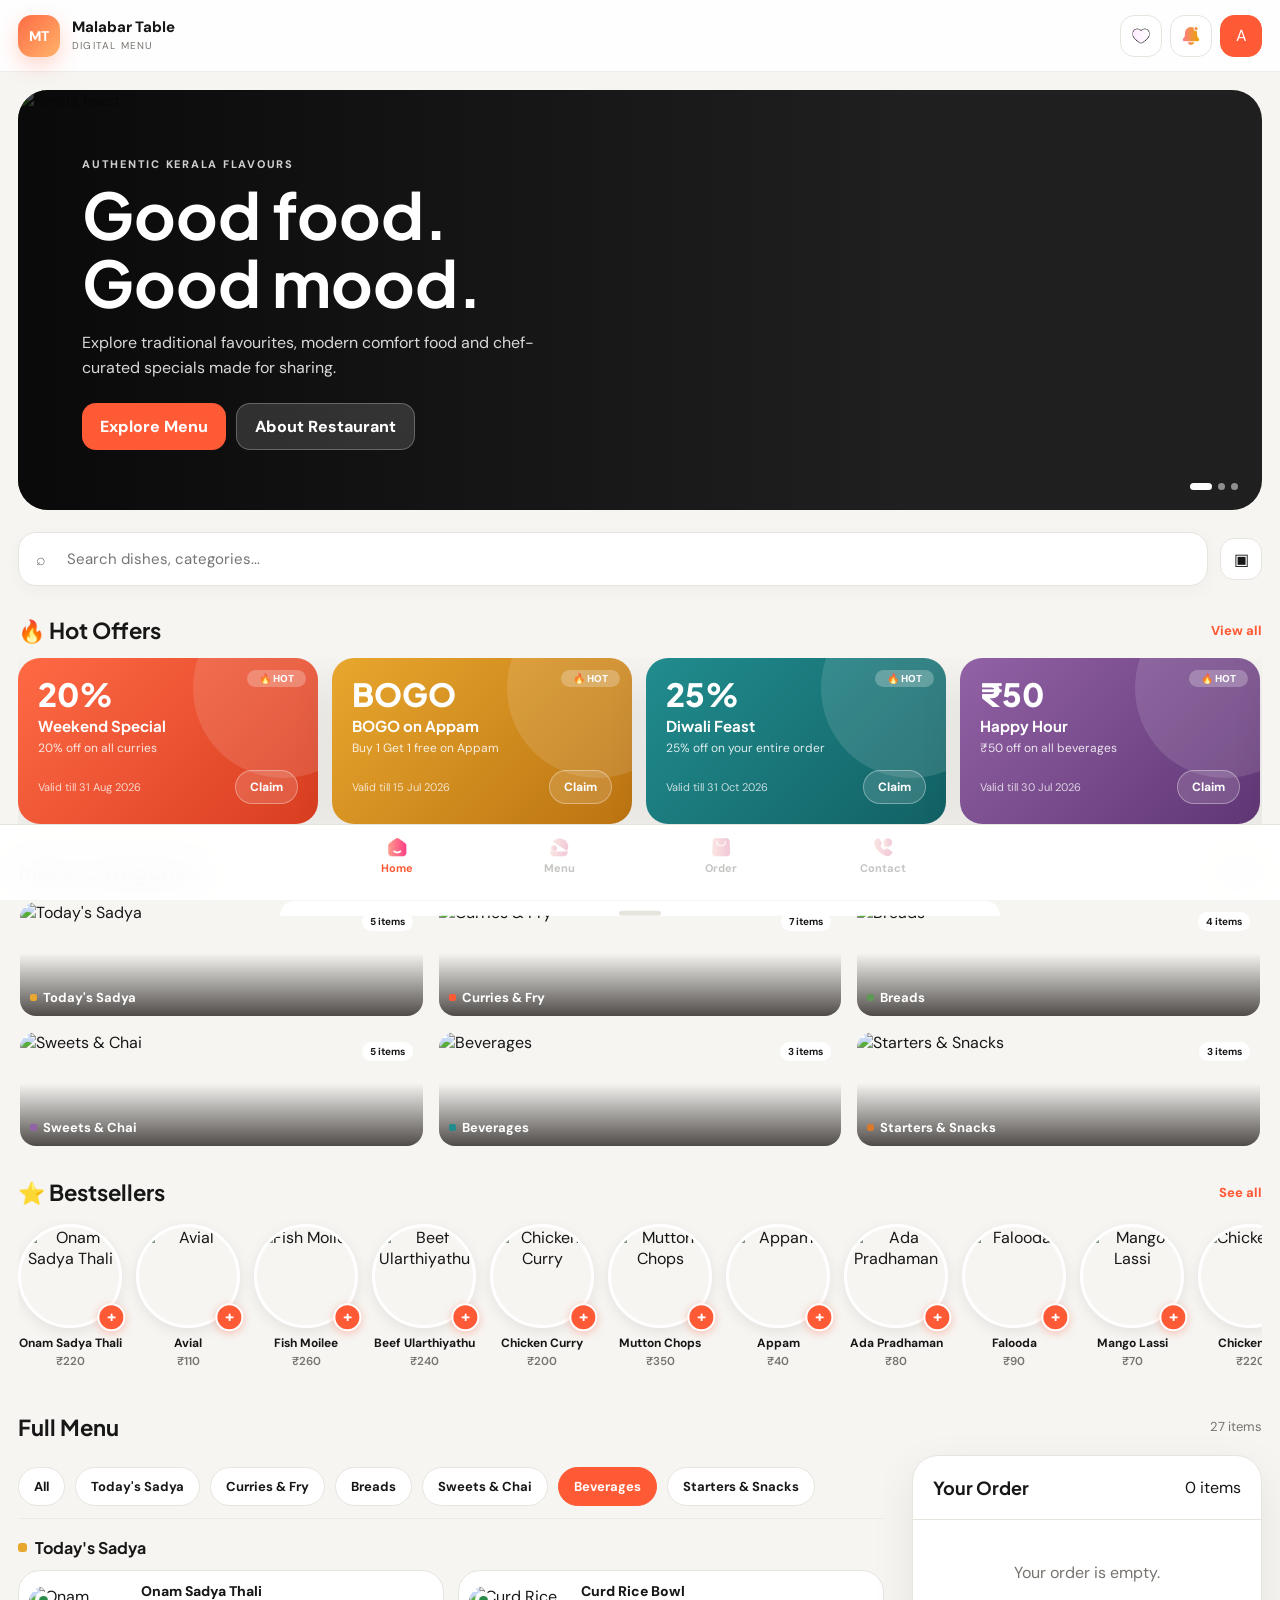
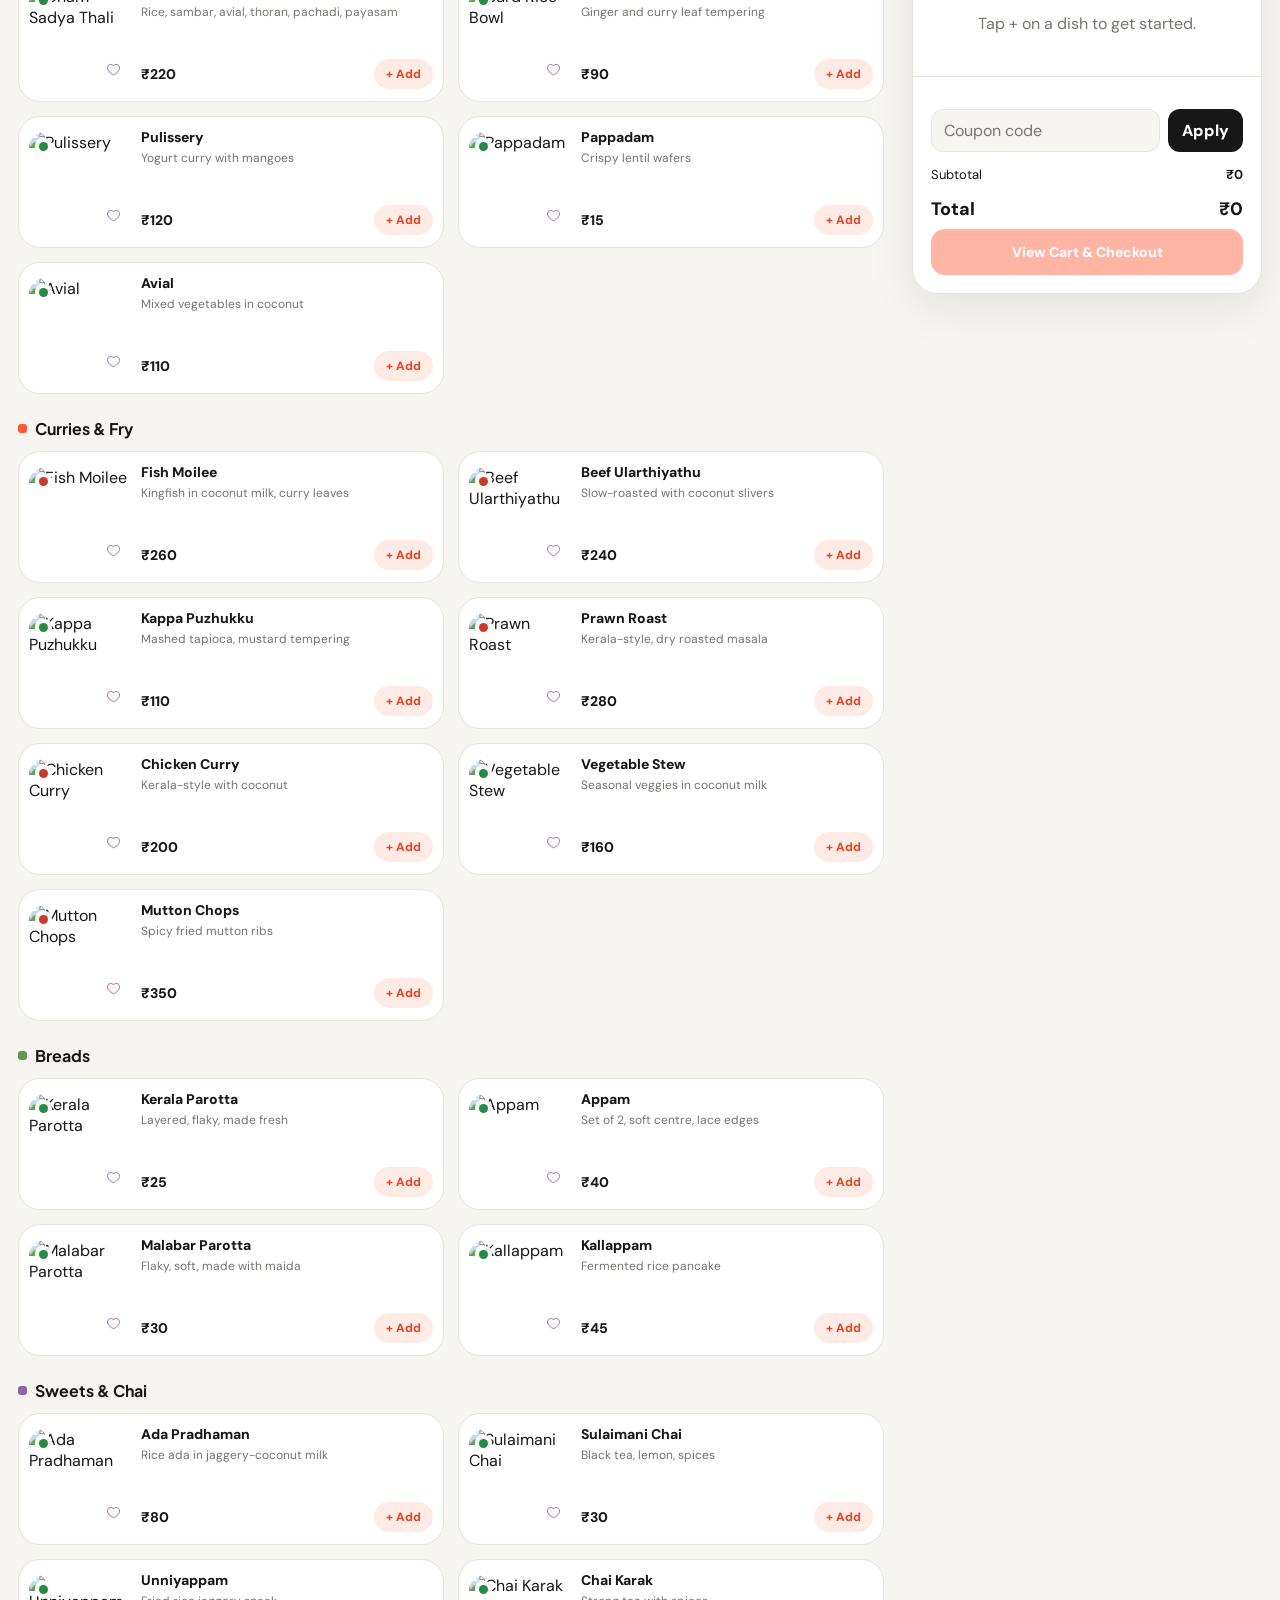
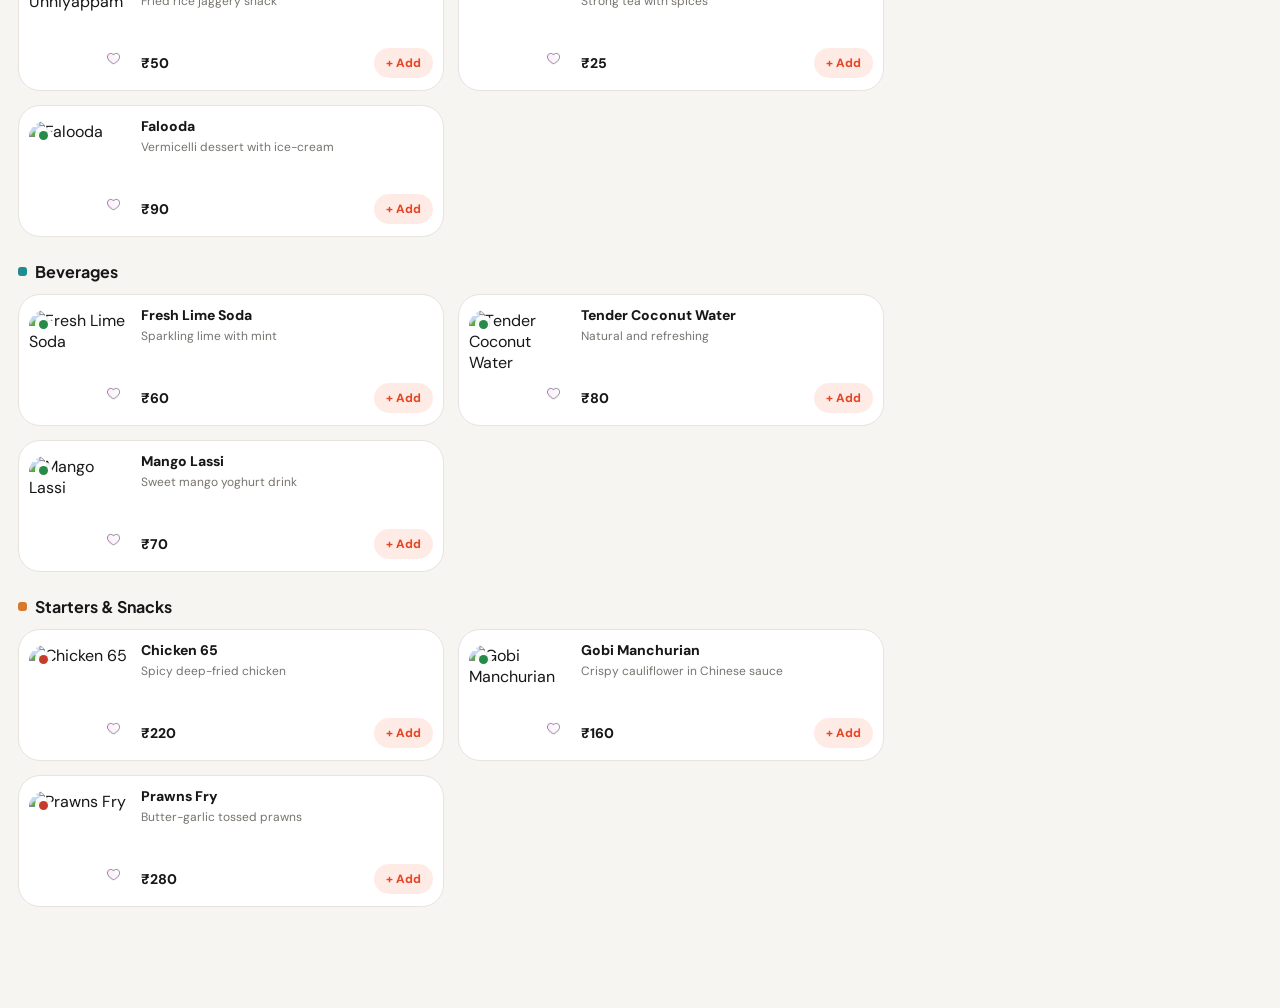
==== commit eddb0b3e: "Always show filled Order icon and fade inactive bottom nav tabs. Co-authored-by: Cursor <cursoragent" ====
--- a/client_website_uat/index.html
+++ b/client_website_uat/index.html
@@ -166,7 +166,7 @@
       </button>
       <button type="button" class="nav-item" onclick="setNav(this);openSheet('cart')">
         <span class="nav-icon nav-icon-cart" id="cartNavIcon">
-          <img src="assets/icons/empty-cart-icon.png" class="cart-icon cart-icon-nav" alt="" width="22" height="22">
+          <img src="assets/icons/filled-cart-icon.png" class="cart-icon cart-icon-nav" alt="" width="22" height="22">
         </span>
         Order<span class="badge hidden" id="tabBadge">0</span>
       </button>
--- a/client_website_uat/css/frcdm.css
+++ b/client_website_uat/css/frcdm.css
@@ -395,6 +395,8 @@
   border: 0; background: transparent; color: var(--muted);
   display: flex; flex-direction: column; align-items: center; gap: 3px;
   font-size: 11px; font-weight: 700; min-width: 62px; position: relative;
+  opacity: 0.42;
+  transition: opacity 0.2s ease, color 0.2s ease;
 }
 .nav-item .nav-icon {
   display: inline-flex; align-items: center; justify-content: center;
@@ -403,8 +405,22 @@
 .nav-icon-img,
 .cart-icon-nav {
   width: 22px; height: 22px; display: block; object-fit: contain; pointer-events: none;
-}
-.nav-item.active { color: var(--accent); }
+  transition: filter 0.2s ease, opacity 0.2s ease;
+}
+.nav-item:not(.active) .nav-icon-img,
+.nav-item:not(.active) .cart-icon-nav {
+  filter: grayscale(0.35) brightness(1.05);
+  opacity: 0.75;
+}
+.nav-item.active {
+  color: var(--accent);
+  opacity: 1;
+}
+.nav-item.active .nav-icon-img,
+.nav-item.active .cart-icon-nav {
+  filter: none;
+  opacity: 1;
+}
 
 /* Sheets */
 .overlay {
